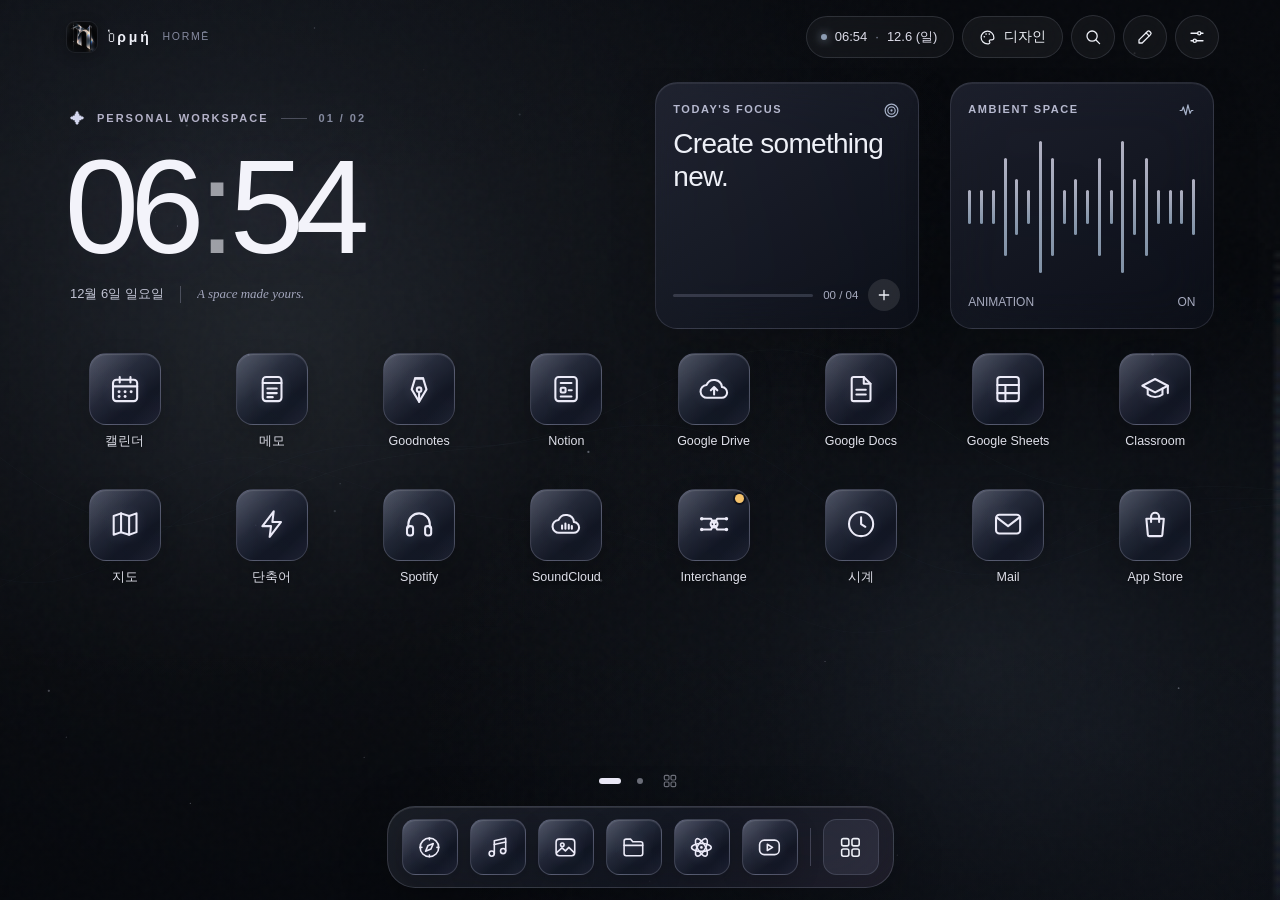
==== public/index.html @ 27edd186 "HORME 2.1: battery-saving power modes - Power manager (js/core/power.js): auto / saver / normal / sm" ====
<!doctype html>
<html lang="ko">
<head>
  <meta charset="utf-8">
  <meta name="viewport" content="width=device-width, initial-scale=1, viewport-fit=cover">
  <meta name="theme-color" content="#07090d">
  <meta name="mobile-web-app-capable" content="yes">
  <meta name="apple-mobile-web-app-capable" content="yes">
  <meta name="apple-mobile-web-app-status-bar-style" content="black-translucent">
  <meta name="apple-mobile-web-app-title" content="Ὁρμή">
  <meta name="description" content="움직이는 배경, 위젯, 폴더와 앱 보관함을 갖춘 태블릿·휴대폰용 맞춤 런처">
  <meta name="format-detection" content="telephone=no">
  <link rel="manifest" href="manifest.webmanifest">
  <link rel="apple-touch-icon" href="icons/apple-touch-icon.png">
  <link rel="icon" type="image/png" sizes="48x48" href="icons/favicon-48.png">
  <link rel="icon" type="image/png" sizes="192x192" href="icons/icon-192.png">
  <link rel="stylesheet" href="css/base.css">
  <link rel="stylesheet" href="css/launcher.css">
  <link rel="stylesheet" href="css/widgets.css">
  <title>Ὁρμή</title>
</head>
<body class="launcher">
  <div id="bg" aria-hidden="true">
    <canvas id="bg-haze"></canvas>
    <div id="bg-image"></div>
    <video id="bg-video" muted loop playsinline webkit-playsinline preload="auto" disablepictureinpicture></video>
    <img id="bg-anim" alt="">
    <canvas id="bg-still"></canvas>
    <canvas id="bg-canvas"></canvas>
    <div id="bg-shade"></div>
    <div id="bg-grain"></div>
  </div>

  <div class="shell" id="shell">
    <header class="topbar">
      <div class="brand"><img src="icons/icon-192.png" alt="" width="30" height="30"><span class="brand-name">Ὁρμή</span><span class="brand-sub">HORMĒ</span></div>
      <div class="top-actions normal-only">
        <div class="live-pill" aria-hidden="true"><span class="live-dot"></span><span id="top-time"></span><span class="sep">·</span><span id="top-day"></span></div>
        <a class="pill-btn studio-link" href="studio.html" aria-label="디자인 스튜디오"><svg class="g" viewBox="0 0 24 24"><path d="M12 3a9 9 0 1 0 0 18h1.4c1.7 0 2.5-1.9 1.4-3.1-.9-1 .1-2.6 1.4-2.6H18a3 3 0 0 0 3-3A9 9 0 0 0 12 3Z"/><circle cx="7.5" cy="11" r="1.15" fill="currentColor" stroke="none"/><circle cx="10" cy="7.2" r="1.15" fill="currentColor" stroke="none"/><circle cx="14.5" cy="7.2" r="1.15" fill="currentColor" stroke="none"/></svg><span>디자인</span></a>
        <button type="button" class="icon-btn" id="btn-search" aria-label="빠른 검색 (⌘K)" title="빠른 검색 (⌘K)"><svg class="g" viewBox="0 0 24 24"><circle cx="10.8" cy="10.8" r="6.8"/><path d="m16 16 4.8 4.8"/></svg></button>
        <button type="button" class="icon-btn" id="btn-edit" aria-label="홈 화면 편집" title="홈 화면 편집"><svg class="g" viewBox="0 0 24 24"><path d="M4 20h4.2L19.4 8.8a2.2 2.2 0 0 0 0-3.1l-1.1-1.1a2.2 2.2 0 0 0-3.1 0L4 15.8Z"/><path d="m13.5 6.5 4 4"/></svg></button>
        <button type="button" class="icon-btn" id="btn-settings" aria-label="설정" title="설정"><svg class="g" viewBox="0 0 24 24"><path d="M4 7h9M17 7h3M4 17h3M11 17h9"/><circle cx="15" cy="7" r="2.2"/><circle cx="9" cy="17" r="2.2"/></svg></button>
      </div>
      <div class="top-actions edit-only">
        <button type="button" class="icon-btn" id="btn-undo" aria-label="되돌리기" title="되돌리기 (⌘Z)" hidden><svg class="g" viewBox="0 0 24 24"><path d="M9 14.5 4 9.5l5-5"/><path d="M4 9.5h10.5a5.5 5.5 0 0 1 0 11H11"/></svg></button>
        <button type="button" class="pill-btn" id="btn-add"><svg class="g" viewBox="0 0 24 24"><path d="M12 5v14M5 12h14"/></svg><span>추가</span></button>
        <button type="button" class="pill-btn" id="btn-pages"><svg class="g" viewBox="0 0 24 24"><rect x="7.5" y="3" width="12.5" height="15.5" rx="2"/><path d="M4.5 7v11.5A2.5 2.5 0 0 0 7 21h9.5"/></svg><span>페이지</span></button>
        <button type="button" class="pill-btn primary" id="btn-done">완료</button>
      </div>
    </header>

    <main class="viewport" id="viewport" aria-label="홈 화면">
      <div class="track" id="track">
        <section class="page library" aria-label="앱 보관함"></section>
      </div>
    </main>

    <footer class="bottom">
      <nav class="dots" id="dots" aria-label="페이지"></nav>
      <div class="dock" id="dock">
        <div class="dock-apps" id="dock-apps" data-container="dock"></div>
        <span class="dock-rule" aria-hidden="true"></span>
        <button type="button" class="dock-lib" aria-label="앱 보관함"><svg class="g" viewBox="0 0 24 24"><rect x="3.5" y="3.5" width="7" height="7" rx="1.8"/><rect x="13.5" y="3.5" width="7" height="7" rx="1.8"/><rect x="3.5" y="13.5" width="7" height="7" rx="1.8"/><rect x="13.5" y="13.5" width="7" height="7" rx="1.8"/></svg></button>
      </div>
    </footer>
  </div>
  <div id="drag-layer" aria-hidden="true"></div>
  <noscript><p style="color:#fff;padding:24px">Ὁρμή를 쓰려면 JavaScript가 필요해요.</p></noscript>

  <script src="js/core/util.js" defer></script>
  <script src="js/core/glyphs.js" defer></script>
  <script src="js/core/catalog.js" defer></script>
  <script src="js/widgets/types.js" defer></script>
  <script src="js/core/schema.js" defer></script>
  <script src="js/core/store.js" defer></script>
  <script src="js/core/assets.js" defer></script>
  <script src="js/core/ui.js" defer></script>
  <script src="js/core/theme.js" defer></script>
  <script src="js/core/power.js" defer></script>
  <script src="js/core/launch.js" defer></script>
  <script src="js/core/backup.js" defer></script>
  <script src="js/widgets/weather.js" defer></script>
  <script src="js/widgets/editor.js" defer></script>
  <script src="js/launcher/home.js" defer></script>
  <script src="js/launcher/folders.js" defer></script>
  <script src="js/launcher/pager.js" defer></script>
  <script src="js/launcher/drag.js" defer></script>
  <script src="js/launcher/library.js" defer></script>
  <script src="js/launcher/sheets.js" defer></script>
  <script src="js/launcher/bg.js" defer></script>
  <script src="js/launcher/standby.js" defer></script>
  <script src="js/launcher/main.js" defer></script>
</body>
</html>
---- public/css/base.css ----
/* Ὁρμή — base tokens, reset and shared components (launcher + studio). */
:root {
  --accent: #d6dbe4;
  --accent2: #8d9db3;
  --glow1: rgba(120, 136, 160, 0.12);
  --glow2: rgba(80, 96, 120, 0.12);
  --base: #07090d;
  --fg: #eef0f7;
  --sub: #a7abbf;
  --muted: #858a9f;
  --line: rgba(225, 231, 255, 0.13);
  --line-strong: rgba(225, 231, 255, 0.24);
  --fill: rgba(255, 255, 255, 0.06);
  --fill-2: rgba(255, 255, 255, 0.1);
  --panel: linear-gradient(150deg, rgba(34, 38, 56, 0.97), rgba(13, 16, 27, 0.98));
  --danger: #ff9b9b;
  --radius: 24%;
  --spring: cubic-bezier(0.24, 0.78, 0.2, 1);
  --ease: cubic-bezier(0.2, 0.8, 0.2, 1);
  --font: -apple-system, BlinkMacSystemFont, "SF Pro Text", "Apple SD Gothic Neo", "Pretendard", "Noto Sans KR", "Segoe UI", Roboto, sans-serif;
  --font-serif: "New York", ui-serif, "Iowan Old Style", Georgia, "Noto Serif KR", serif;
  --font-mono: ui-monospace, "SF Mono", Menlo, Consolas, monospace;
  --font-round: ui-rounded, "SF Pro Rounded", -apple-system, "Apple SD Gothic Neo", sans-serif;
  color-scheme: dark;
  font-family: var(--font);
  color: var(--fg);
  background: var(--base);
  -webkit-text-size-adjust: 100%;
  text-size-adjust: 100%;
  font-synthesis: none;
}
*, *::before, *::after { box-sizing: border-box; }
html, body { margin: 0; min-height: 100%; background: var(--base); }
body { -webkit-tap-highlight-color: transparent; line-height: 1.45; }
button, input, select, textarea { font: inherit; color: inherit; }
button { cursor: pointer; background: none; border: 0; padding: 0; }
button:disabled { opacity: 0.38; cursor: not-allowed; }
a { color: inherit; }
img { max-width: 100%; }
[hidden] { display: none !important; }
:focus-visible { outline: 2px solid color-mix(in srgb, var(--accent) 80%, white); outline-offset: 3px; }
::selection { background: color-mix(in srgb, var(--accent) 45%, transparent); }

/* glyph svg */
.g { width: 20px; height: 20px; fill: none; stroke: currentColor; stroke-width: 1.7; stroke-linecap: round; stroke-linejoin: round; flex: none; display: block; }
.g.inline { display: inline-block; width: 16px; height: 16px; vertical-align: -3px; }

.muted { color: var(--muted); }
.small { font-size: 12px; }
.center { text-align: center; }
.mono { font-family: var(--font-mono); font-size: 15px; }
.spacer { flex: 1; }
.hint { color: var(--muted); font-size: 12.5px; line-height: 1.5; margin: 0; }

/* ---------- buttons ---------- */
.btn {
  display: inline-flex; align-items: center; justify-content: center; gap: 7px;
  min-height: 42px; padding: 0 15px; border-radius: 13px;
  background: var(--fill); border: 1px solid var(--line);
  color: var(--fg); font-size: 14px; font-weight: 560; letter-spacing: -0.01em;
  text-decoration: none; white-space: nowrap; transition: background 0.15s, border-color 0.15s, transform 0.1s;
}
.btn .g { width: 17px; height: 17px; }
.btn:hover { background: var(--fill-2); border-color: var(--line-strong); }
.btn:active { transform: scale(0.97); }
.btn.primary { background: var(--accent); color: #10121b; border-color: transparent; }
.btn.primary:hover { background: color-mix(in srgb, var(--accent) 88%, white); }
.btn.ghost { background: transparent; }
.btn.danger { color: var(--danger); }
.btn.danger:not(.ghost) { background: rgba(255, 120, 120, 0.12); border-color: rgba(255, 140, 140, 0.25); }
.btn.small { min-height: 34px; padding: 0 11px; font-size: 13px; border-radius: 10px; }
.link-btn { display: inline-flex; align-items: center; gap: 6px; color: var(--sub); font-size: 13px; padding: 8px 0; text-decoration: underline; text-underline-offset: 3px; text-decoration-color: rgba(255,255,255,.2); }
.link-btn .g { width: 15px; height: 15px; }
.icon-btn {
  width: 44px; height: 44px; border-radius: 50%; display: inline-grid; place-items: center; flex: none;
  color: var(--fg); background: transparent; transition: background 0.15s;
}
.icon-btn:hover { background: var(--fill); }
.icon-btn.danger { color: var(--danger); }
.pill-btn {
  display: inline-flex; align-items: center; gap: 8px; height: 42px; padding: 0 16px; border-radius: 999px;
  border: 1px solid var(--line); background: rgba(255, 255, 255, 0.05);
  -webkit-backdrop-filter: blur(18px); backdrop-filter: blur(18px);
  font-size: 13.5px; font-weight: 560; text-decoration: none; white-space: nowrap; color: var(--fg);
}
.pill-btn .g { width: 17px; height: 17px; }
.pill-btn:hover { background: rgba(255, 255, 255, 0.1); border-color: var(--line-strong); }
.pill-btn.primary { background: var(--accent); color: #10121b; border-color: transparent; font-weight: 650; }

/* ---------- forms ---------- */
.form { display: grid; gap: 18px; }
.form-h { margin: 10px 0 -6px; font-size: 12px; font-weight: 650; letter-spacing: 0.12em; color: var(--muted); text-transform: uppercase; }
.field { display: grid; gap: 8px; min-width: 0; }
.field > span { font-size: 13.5px; color: var(--sub); font-weight: 520; }
.field > span small, .field > small { color: var(--muted); font-weight: 400; font-size: 12px; }
.input {
  width: 100%; min-height: 46px; padding: 10px 13px; border-radius: 13px;
  background: rgba(255, 255, 255, 0.055); border: 1px solid var(--line); color: var(--fg);
  font-size: 16px; outline: none; transition: border-color 0.15s, background 0.15s;
}
.input:focus { border-color: color-mix(in srgb, var(--accent) 60%, transparent); background: rgba(255, 255, 255, 0.08); }
textarea.input { resize: vertical; min-height: 120px; line-height: 1.5; }
select.input { appearance: none; -webkit-appearance: none; padding-right: 36px; background-image: url("data:image/svg+xml,%3Csvg xmlns='http://www.w3.org/2000/svg' viewBox='0 0 24 24' fill='none' stroke='%23a7abbf' stroke-width='2' stroke-linecap='round'%3E%3Cpath d='m6 9 6 6 6-6'/%3E%3C/svg%3E"); background-repeat: no-repeat; background-position: right 12px center; background-size: 16px; }
select.input option { background: #1b1f2c; }
.input[type="range"], input[type="range"] { accent-color: var(--accent); width: 100%; height: 30px; padding: 0; background: none; border: 0; }
.row { display: flex; gap: 10px; align-items: center; min-width: 0; }
.row > .input { flex: 1; min-width: 0; }
.row.wrap { flex-wrap: wrap; }
.mini-field { display: grid; gap: 4px; font-size: 12px; color: var(--muted); }
.mini-field .input { min-height: 40px; width: 96px; }

.field > .seg, .seg { justify-self: start; }
.seg { display: inline-flex; flex-wrap: wrap; gap: 3px; padding: 3px; border-radius: 13px; background: rgba(255, 255, 255, 0.06); border: 1px solid var(--line); max-width: 100%; }
.seg button { min-height: 36px; padding: 0 13px; border-radius: 10px; font-size: 13.5px; color: var(--sub); font-weight: 540; transition: background 0.15s, color 0.15s; }
.seg button.on { background: rgba(255, 255, 255, 0.15); color: var(--fg); box-shadow: 0 1px 6px rgba(0, 0, 0, 0.2); }

.switch-row { display: flex; align-items: center; justify-content: space-between; gap: 16px; min-height: 48px; cursor: pointer; }
.switch-row > span { display: grid; gap: 2px; }
.switch-row b { font-weight: 540; font-size: 14.5px; }
.switch-row small { color: var(--muted); font-size: 12.5px; }
.switch-row.inline { min-height: 44px; }
.switch {
  appearance: none; -webkit-appearance: none; width: 50px; height: 30px; border-radius: 99px; flex: none;
  background: rgba(255, 255, 255, 0.16); position: relative; cursor: pointer; transition: background 0.2s; margin: 0;
}
.switch::after { content: ""; position: absolute; top: 3px; left: 3px; width: 24px; height: 24px; border-radius: 50%; background: #fff; box-shadow: 0 2px 6px rgba(0, 0, 0, 0.3); transition: transform 0.22s var(--ease); }
.switch:checked { background: var(--accent); }
.switch:checked::after { transform: translateX(20px); }

/* ---------- app icons (shared) ---------- */
.icon {
  --sz: var(--icon, 64px);
  width: var(--sz); height: var(--sz); border-radius: var(--radius); position: relative; flex: none;
  display: grid; place-items: center; overflow: hidden; isolation: isolate;
  background: linear-gradient(143deg, rgba(78, 85, 110, 0.66), rgba(17, 22, 36, 0.86) 68%), linear-gradient(30deg, var(--tint, transparent), transparent);
  border: 1px solid rgba(223, 226, 255, 0.2);
  box-shadow: 0 7px 22px rgba(0, 0, 0, 0.18), inset 0 1px 1px rgba(255, 255, 255, 0.13);
  color: #ecebf8;
}
.icon::after { content: ""; position: absolute; inset: 0; border-radius: inherit; pointer-events: none; background: linear-gradient(135deg, rgba(255, 255, 255, 0.11), transparent 40%, transparent 76%, rgba(185, 170, 238, 0.07)); }
.icon > .g { width: 46%; height: 46%; stroke-width: 1.55; filter: drop-shadow(0 1px 6px rgba(220, 210, 255, 0.16)); }
body[data-gtint="accent"] .icon > .g { color: var(--accent); }
.icon.custom { background: #10131c; border-color: rgba(255, 255, 255, 0.1); }
.icon.custom::after { background: linear-gradient(135deg, rgba(255, 255, 255, 0.08), transparent 35%); }
.icon img { width: 100%; height: 100%; object-fit: cover; display: block; pointer-events: none; -webkit-user-drag: none; user-select: none; }
.icon.sm { --sz: 40px; border-radius: 26%; }
.icon.mini { --sz: 100%; border-radius: 28%; box-shadow: none; }
.icon.mini > .g { stroke-width: 2; }

/* ---------- sheets ---------- */
.sheet-layer { position: fixed; inset: 0; display: grid; place-items: center; padding: max(16px, env(safe-area-inset-top)) 16px max(16px, env(safe-area-inset-bottom)); }
.sheet-backdrop { position: absolute; inset: 0; background: rgba(3, 5, 11, 0.55); -webkit-backdrop-filter: blur(10px); backdrop-filter: blur(10px); opacity: 0; transition: opacity 0.22s; }
.sheet {
  position: relative; width: min(560px, 100%); max-height: min(88dvh, 900px); display: flex; flex-direction: column;
  border-radius: 26px; background: var(--panel); border: 1px solid rgba(225, 228, 255, 0.14);
  box-shadow: 0 30px 120px rgba(0, 0, 0, 0.55); outline: none;
  opacity: 0; transform: translateY(14px) scale(0.98); transition: opacity 0.22s, transform 0.28s var(--spring);
}
.sheet.size-sm { width: min(440px, 100%); }
.sheet.size-lg { width: min(860px, 100%); }
.sheet-layer.open .sheet-backdrop { opacity: 1; }
.sheet-layer.open .sheet { opacity: 1; transform: none; }
.sheet-grab { display: none; }
.sheet-head { display: flex; align-items: flex-start; gap: 12px; padding: 22px 18px 6px 24px; }
.sheet-titles { flex: 1; min-width: 0; }
.sheet-head h2 { margin: 0; font-size: 20px; font-weight: 680; letter-spacing: -0.02em; }
.sheet-head p { margin: 5px 0 0; color: var(--muted); font-size: 13px; line-height: 1.5; }
.sheet-close { margin: -6px -2px 0 0; color: var(--sub); }
.sheet-body { padding: 14px 24px 22px; overflow-y: auto; overscroll-behavior: contain; -webkit-overflow-scrolling: touch; }
.sheet-foot { display: flex; align-items: center; gap: 10px; padding: 14px 20px calc(14px + env(safe-area-inset-bottom) * 0); border-top: 1px solid var(--line); flex-wrap: wrap; }
.sheet-msg { margin: 0; color: var(--sub); font-size: 14.5px; line-height: 1.6; }
@media (max-width: 600px) {
  .sheet-layer { place-items: end center; padding: 0; }
  .sheet, .sheet.size-sm, .sheet.size-lg { width: 100%; max-height: 92dvh; border-radius: 26px 26px 0 0; transform: translateY(40px); border-bottom: 0; padding-bottom: env(safe-area-inset-bottom); }
  .sheet-grab { display: block; width: 38px; height: 5px; border-radius: 9px; background: rgba(255, 255, 255, 0.2); margin: 8px auto -8px; }
  .sheet-head { padding: 18px 14px 4px 20px; }
  .sheet-body { padding: 12px 20px 20px; }
}

/* ---------- context menu ---------- */
.ctx-menu {
  position: fixed; z-index: 500; min-width: 236px; max-width: min(320px, calc(100vw - 20px)); padding: 6px;
  border-radius: 18px; background: rgba(28, 31, 45, 0.9); border: 1px solid rgba(230, 233, 255, 0.14);
  -webkit-backdrop-filter: blur(30px) saturate(1.3); backdrop-filter: blur(30px) saturate(1.3);
  box-shadow: 0 22px 70px rgba(0, 0, 0, 0.5); opacity: 0; transform: scale(0.92); transition: opacity 0.16s, transform 0.2s var(--spring);
}
.ctx-menu.open { opacity: 1; transform: none; }
.menu-title { padding: 8px 12px 6px; font-size: 12px; color: var(--muted); font-weight: 600; white-space: nowrap; overflow: hidden; text-overflow: ellipsis; }
.menu-item { width: 100%; display: flex; align-items: center; justify-content: space-between; gap: 18px; min-height: 44px; padding: 0 12px; border-radius: 11px; font-size: 15px; text-align: left; color: var(--fg); }
.menu-item .g { width: 18px; height: 18px; color: var(--sub); }
.menu-item:hover, .menu-item:focus-visible { background: rgba(255, 255, 255, 0.09); outline: none; }
.menu-item.danger, .menu-item.danger .g { color: var(--danger); }
.menu-sep { height: 1px; margin: 5px 8px; background: var(--line); }
.menu-row { display: flex; gap: 5px; padding: 5px 6px; flex-wrap: wrap; }
.menu-chip { flex: 1; min-width: 46px; min-height: 36px; border-radius: 10px; background: rgba(255, 255, 255, 0.07); font-size: 13px; color: var(--sub); }
.menu-chip.on { background: rgba(255, 255, 255, 0.2); color: var(--fg); font-weight: 600; }

/* ---------- toast ---------- */
.toast {
  position: fixed; z-index: 600; left: 50%; bottom: calc(132px + env(safe-area-inset-bottom)); max-width: min(560px, calc(100vw - 32px));
  display: flex; align-items: center; gap: 12px; padding: 11px 12px 11px 18px; border-radius: 16px;
  background: rgba(30, 34, 48, 0.94); border: 1px solid rgba(232, 235, 255, 0.14); color: #f1f2fa; font-size: 14px;
  -webkit-backdrop-filter: blur(20px); backdrop-filter: blur(20px); box-shadow: 0 16px 50px rgba(0, 0, 0, 0.4);
  transform: translate(-50%, 20px); opacity: 0; pointer-events: none; transition: opacity 0.2s, transform 0.25s var(--spring);
}
.toast.show { opacity: 1; transform: translate(-50%, 0); pointer-events: auto; }
.toast-act { flex: none; min-height: 34px; padding: 0 12px; border-radius: 10px; background: rgba(255, 255, 255, 0.12); color: var(--accent); font-weight: 650; font-size: 13.5px; }
.toast-msg { padding: 4px 0; }

/* ---------- lists & misc ---------- */
.rows { display: grid; gap: 4px; }
.glyph-grid { display: grid; grid-template-columns: repeat(auto-fill, minmax(44px, 1fr)); gap: 6px; max-height: 196px; overflow-y: auto; padding: 2px; }
.glyph-grid.compact { max-height: 150px; }
.glyph-pick { aspect-ratio: 1; border-radius: 12px; display: grid; place-items: center; background: rgba(255, 255, 255, 0.04); border: 1px solid transparent; color: var(--sub); }
.glyph-pick .g { width: 22px; height: 22px; }
.glyph-pick:hover { background: rgba(255, 255, 255, 0.09); color: var(--fg); }
.glyph-pick.on { border-color: var(--accent); color: var(--fg); background: rgba(255, 255, 255, 0.1); }
.steps-list { margin: 0; padding-left: 20px; display: grid; gap: 6px; color: var(--sub); font-size: 14px; }
.steps-list b { color: var(--fg); font-weight: 600; }

@media (prefers-reduced-motion: reduce) {
  *, *::before, *::after { transition-duration: 0.01ms !important; animation-duration: 0.01ms !important; animation-iteration-count: 1 !important; }
}
---- public/css/launcher.css ----
/* Ὁρμή launcher layout */
body.launcher {
  position: fixed; inset: 0; overflow: hidden; overscroll-behavior: none;
  touch-action: manipulation; user-select: none; -webkit-user-select: none; -webkit-touch-callout: none;
  --cols: 8; --icon-base: 72px; --iscale: 1; --label-h: 30px; --label-size: 12.5px;
  --icon: calc(var(--icon-base) * var(--iscale));
  --row: calc(var(--icon) + var(--label-h));
  --rgap: clamp(14px, 2.6vh, 30px); --cgap: clamp(12px, 2.4vw, 36px);
  --pad-x: clamp(18px, 5.2vw, 84px);
}
@media (max-width: 1023px) { body.launcher { --cols: 6; } }
@media (max-width: 699px) { body.launcher { --cols: 4; --icon-base: 60px; --label-size: 11.5px; --label-h: 26px; --pad-x: 18px; --cgap: 14px; --rgap: 16px; } }
@media (max-height: 760px) and (min-width: 700px) { body.launcher { --icon-base: 64px; --rgap: clamp(10px, 2vh, 20px); } }
body[data-isize="s"] { --iscale: 0.86; }
body[data-isize="l"] { --iscale: 1.14; }
body[data-labels="off"] { --label-h: 6px; }
body[data-spacing="compact"] { --rgap: clamp(8px, 1.5vh, 16px); --cgap: clamp(8px, 1.4vw, 20px); }
body[data-spacing="spacious"] { --rgap: clamp(20px, 3.8vh, 44px); --cgap: clamp(16px, 3.4vw, 52px); }

/* ---------- background ---------- */
#bg, #bg > * { position: fixed; inset: 0; width: 100%; height: 100%; pointer-events: none; }
#bg { z-index: 0; background: var(--base); }
#bg-image { background-position: center; background-size: cover; background-repeat: no-repeat; opacity: 0; transition: opacity 0.5s; }
#bg-video, #bg-anim { object-fit: cover; opacity: 0; transition: opacity 0.6s; }
#bg-anim:not([src]) { display: none; }
body[data-bg="image"] #bg-image { opacity: 1; }
body[data-bg="video"].bg-video-ready #bg-video { opacity: 1; }
body[data-bg="animated"] #bg-anim { opacity: 1; }
#bg-shade { background: #04070f; opacity: 0; transition: opacity 0.3s; }
#bg-grain { opacity: 0.18; background-image: url("data:image/svg+xml,%3Csvg viewBox='0 0 160 160' xmlns='http://www.w3.org/2000/svg'%3E%3Cfilter id='n'%3E%3CfeTurbulence type='fractalNoise' baseFrequency='.85' numOctaves='3' stitchTiles='stitch'/%3E%3C/filter%3E%3Crect width='100%25' height='100%25' filter='url(%23n)' opacity='.12'/%3E%3C/svg%3E"); }
#bg::after { content: ""; position: absolute; inset: 0; background: radial-gradient(ellipse at 15% 18%, var(--glow1), transparent 50%), radial-gradient(ellipse at 86% 82%, var(--glow2), transparent 44%), linear-gradient(180deg, rgba(4, 6, 12, 0.2), rgba(4, 6, 12, 0) 22%, rgba(4, 6, 12, 0) 70%, rgba(4, 6, 12, 0.35)); }
body:not([data-bg="ambient"]) #bg::after { background: linear-gradient(180deg, rgba(4, 6, 12, 0.3), rgba(4, 6, 12, 0) 20%, rgba(4, 6, 12, 0) 70%, rgba(4, 6, 12, 0.4)); }
#bg-haze, #bg-still { display: none; }
body[data-bg="ambient"]:not(.oled) #bg-haze { display: block; }
body[data-bg="animated"].bg-frozen #bg-still { display: block; }
body[data-bg="animated"].bg-frozen #bg-anim { display: none; }

/* ---------- power: OLED black, saver without glass blur ---------- */
body.oled { --base: #000; }
body.oled #bg { background: #000; }
body.oled #bg-grain, body.oled[data-bg="ambient"] #bg::after { display: none; }
body.glass-lite .tile.widget > .wg, body.glass-lite .dock, body.glass-lite .top-actions .icon-btn, body.glass-lite .live-pill, body.glass-lite .pill-btn,
body.glass-lite .folder-icon, body.glass-lite .lib-search, body.glass-lite .lib-card { -webkit-backdrop-filter: none; backdrop-filter: none; }
body.noblur *, body.noblur *::before, body.noblur *::after { -webkit-backdrop-filter: none !important; backdrop-filter: none !important; }
body.noblur .top-actions .icon-btn, body.noblur .live-pill, body.noblur .pill-btn:not(.primary) { background: rgba(22, 26, 39, 0.78); }
body.noblur .folder-icon { background: linear-gradient(150deg, rgba(70, 76, 102, 0.85), rgba(32, 37, 54, 0.92)); }
body.noblur:not([data-dock="clear"]):not([data-dock="solid"]) .dock { background: linear-gradient(135deg, rgba(42, 47, 64, 0.94), rgba(26, 30, 44, 0.95)); }
body.noblur .lib-search { background: rgba(28, 32, 46, 0.9); }
body.noblur .lib-card { background: linear-gradient(140deg, rgba(44, 49, 70, 0.9), rgba(22, 27, 42, 0.94)); }
body.noblur .folder-backdrop { background: rgba(3, 6, 12, 0.82); }
body.noblur .folder-panel { background: rgba(34, 38, 56, 0.97); }
body.noblur .spot-backdrop, body.noblur .sheet-backdrop { background: rgba(3, 5, 11, 0.78); }
body.noblur .spotlight-panel, body.noblur .ctx-menu { background: rgba(26, 29, 43, 0.98); }

/* ---------- shell ---------- */
.shell { position: relative; z-index: 2; height: 100dvh; height: 100vh; display: flex; flex-direction: column; padding-top: env(safe-area-inset-top); opacity: 0; transition: opacity 0.35s; }
@supports (height: 100dvh) { .shell { height: 100dvh; } }
body.ready .shell { opacity: 1; }
.topbar { flex: none; display: flex; align-items: center; justify-content: space-between; gap: 12px; min-height: 68px; padding: 10px calc(var(--pad-x) - 6px) 4px max(var(--pad-x), env(safe-area-inset-left)); }
.brand { display: flex; align-items: center; gap: 11px; min-width: 0; }
.brand img { width: 30px; height: 30px; border-radius: 8px; box-shadow: 0 3px 13px rgba(0, 0, 0, 0.3), 0 0 0 1px rgba(225, 230, 240, 0.08); }
.brand-name { font-size: 14px; font-weight: 720; letter-spacing: 0.2em; }
.brand-sub { font-size: 10.5px; letter-spacing: 0.16em; color: var(--muted); }
.top-actions { display: flex; align-items: center; gap: 8px; }
.top-actions .icon-btn { border: 1px solid var(--line); background: rgba(255, 255, 255, 0.045); -webkit-backdrop-filter: blur(18px); backdrop-filter: blur(18px); }
.top-actions .icon-btn .g { width: 18px; height: 18px; }
.edit-only { display: none; }
body.editing .edit-only { display: flex; }
body.editing .normal-only { display: none; }
.live-pill { height: 42px; display: flex; align-items: center; gap: 8px; padding: 0 16px 0 14px; border-radius: 999px; border: 1px solid var(--line); background: rgba(255, 255, 255, 0.04); -webkit-backdrop-filter: blur(18px); backdrop-filter: blur(18px); font-size: 13px; color: #dcdce8; font-variant-numeric: tabular-nums; white-space: nowrap; }
.live-dot { width: 6px; height: 6px; border-radius: 50%; background: var(--accent2); box-shadow: 0 0 10px var(--accent2); }
.live-pill .sep { color: var(--muted); }
@media (max-width: 860px) { .live-pill { display: none; } }
@media (max-width: 600px) {
  .topbar { min-height: 58px; padding-top: 6px; }
  .brand-sub { display: none; }
  .studio-link span { display: none; }
  .studio-link { width: 44px; padding: 0; justify-content: center; }
  .pill-btn span { display: none; }
  .pill-btn { padding: 0 13px; }
  .pill-btn.primary span, #btn-done { display: inline-flex; }
  .top-actions { gap: 6px; }
}

/* ---------- pages ---------- */
.viewport { flex: 1; min-height: 0; overflow: hidden; position: relative; touch-action: pan-y; }
.track { height: 100%; display: flex; will-change: transform; }
.track.animating { transition: transform 0.5s var(--spring); }
.page { flex: 0 0 100%; width: 100%; height: 100%; overflow-x: hidden; overflow-y: auto; overscroll-behavior: contain; scrollbar-width: none; -webkit-overflow-scrolling: touch;
  padding: clamp(6px, 1.6vh, 18px) max(var(--pad-x), env(safe-area-inset-right)) 28px max(var(--pad-x), env(safe-area-inset-left)); }
.page::-webkit-scrollbar { display: none; }
.grid { display: grid; grid-template-columns: repeat(var(--cols), minmax(0, 1fr)); grid-auto-rows: var(--row); gap: var(--rgap) var(--cgap); grid-auto-flow: row dense; align-content: start; min-height: 100%; position: relative; }
/* home pages: a fixed number of rows that stretch to fill the screen (like iPadOS); extra items scroll */
.page.home > .grid { grid-template-rows: repeat(var(--rows, 4), minmax(var(--row), 1fr)); }
.empty-hint { grid-column: 1 / -1; grid-row: span 3; display: grid; place-items: center; border: 1.5px dashed rgba(220, 225, 255, 0.2); border-radius: 26px; color: var(--sub); font-size: 14px; text-align: center; padding: 20px; }
.empty-hint.quiet { border-color: transparent; color: var(--muted); }

/* ---------- tiles ---------- */
.tile { position: relative; min-width: 0; -webkit-touch-callout: none; user-select: none; -webkit-user-select: none; }
.tile.app, .tile.folder { display: flex; flex-direction: column; align-items: center; gap: 9px; padding: 0; text-align: center; border-radius: 18px; align-self: start; }
.tile.app .icon, .tile.folder .icon { transition: transform 0.18s var(--ease), filter 0.18s; }
.tile.app:active .icon, .tile.folder:active .icon { transform: scale(0.92); filter: brightness(0.85); }
@media (hover: hover) { .tile.app:hover .icon, .tile.folder:hover .icon { transform: translateY(-2px); } }
.label { max-width: 100%; font-size: var(--label-size); line-height: 1.25; color: #e6e7f1; white-space: nowrap; overflow: hidden; text-overflow: ellipsis; text-shadow: 0 1px 6px rgba(0, 0, 0, 0.7); padding: 0 2px; }
body[data-labels="off"] .grid .label { display: none; }
.tile.unlinked .icon::before { content: ""; position: absolute; right: 7%; top: 7%; width: 9px; height: 9px; border-radius: 50%; background: #f5c26b; box-shadow: 0 0 0 2px rgba(10, 12, 20, 0.7); z-index: 2; }
.tile.menu-target .icon, .tile.menu-target .wg { transform: scale(1.06); filter: brightness(1.12); }

/* folder icon */
.folder-icon { background: linear-gradient(150deg, rgba(120, 128, 160, 0.34), rgba(40, 46, 66, 0.5)); -webkit-backdrop-filter: blur(16px); backdrop-filter: blur(16px); }
.folder-minis { position: absolute; inset: 14%; display: grid; grid-template-columns: repeat(3, 1fr); grid-template-rows: repeat(3, 1fr); gap: 8%; }
.folder-minis .icon.mini { width: 100%; height: 100%; }
.folder-minis .icon.mini { border-width: 0.5px; }
.folder-minis .icon.mini > .g { width: 58%; height: 58%; }

/* badges */
.badge { position: absolute; z-index: 5; top: -7px; width: 26px; height: 26px; border-radius: 50%; display: grid; place-items: center; background: rgba(228, 230, 242, 0.96); color: #1c1f2c; box-shadow: 0 3px 10px rgba(0, 0, 0, 0.35); }
.badge .g { width: 15px; height: 15px; stroke-width: 2.6; }
.tile.app .badge, .tile.folder .badge { left: calc(50% - var(--icon) / 2 - 9px); }
.dock .tile.app .badge { left: -8px; top: -8px; }
.tile.widget .badge { left: -8px; top: -8px; }
.badge::before { content: ""; position: absolute; inset: -9px; }

/* edit mode */
@keyframes jiggle { 0% { transform: rotate(-1.4deg); } 100% { transform: rotate(1.4deg); } }
@keyframes jiggle-w { 0% { transform: rotate(-0.5deg); } 100% { transform: rotate(0.5deg); } }
body.editing .grid .tile.app .icon, body.editing .grid .tile.folder .icon, body.editing #dock-apps .icon { animation: jiggle 0.26s ease-in-out infinite alternate; animation-delay: calc(var(--d, 0s) * -1); }
body.editing .grid .tile.widget .wg { animation: jiggle-w 0.3s ease-in-out infinite alternate; }
body.editing .grid .tile, body.editing #dock-apps .tile { touch-action: none; cursor: grab; }
body.editing .grid { min-height: calc(100% - 4px); }
@media (prefers-reduced-motion: reduce) {
  body.editing .grid .tile .icon, body.editing .grid .tile.widget .wg, body.editing #dock-apps .icon { animation: none; outline: 1.5px dashed rgba(255, 255, 255, 0.35); outline-offset: 3px; }
}

/* drag */
#drag-layer { position: fixed; inset: 0; z-index: 400; pointer-events: none; }
.drag-ghost { position: fixed; left: 0; top: 0; margin: 0; pointer-events: none; z-index: 401; transition: none; will-change: transform; }
.drag-ghost .icon, .drag-ghost .wg { transition: transform 0.18s var(--spring), box-shadow 0.18s; animation: none !important; }
.drag-ghost.lifted .icon, .drag-ghost.lifted .wg { transform: scale(1.1); box-shadow: 0 24px 50px rgba(0, 0, 0, 0.45); }
.drag-ghost.lifted .label { opacity: 0; }
.drag-ghost.settling { transition: transform 0.2s var(--ease); }
.tile.drag-source { opacity: 0.22; }
.tile.drag-source .icon, .tile.drag-source .wg { animation: none !important; }
.tile.merge-target .icon { transform: scale(1.16); box-shadow: 0 0 0 3px color-mix(in srgb, var(--accent) 70%, transparent), 0 12px 30px rgba(0, 0, 0, 0.4); }
body.dragging { cursor: grabbing; }
body.dragging .page { overflow: hidden; }

/* ---------- bottom: dots + dock ---------- */
.bottom { flex: none; display: flex; flex-direction: column; align-items: center; gap: 12px; padding: 4px 16px calc(12px + env(safe-area-inset-bottom)); position: relative; z-index: 3; }
.dots { display: flex; align-items: center; gap: 4px; min-height: 26px; }
.dot { width: 26px; height: 26px; display: grid; place-items: center; position: relative; color: rgba(205, 207, 224, 0.5); }
.dot::before { content: ""; width: 6px; height: 6px; border-radius: 99px; background: currentColor; transition: width 0.25s var(--spring), background 0.2s; }
.dot.on { color: #eceaf8; }
.dot.on::before { width: 22px; }
.dot.lib::before { display: none; }
.dot.lib .g { width: 16px; height: 16px; stroke-width: 1.8; }
body.dragging .dot:not(.lib) { background: rgba(255, 255, 255, 0.06); border-radius: 9px; }
.dock {
  --n: 6; --dock-icon: min(56px, calc((100vw - 120px - (var(--n) - 1) * 12px) / var(--n)));
  display: flex; align-items: center; gap: 12px; padding: 12px 14px; border-radius: 28px; max-width: calc(100vw - 24px);
  border: 1px solid rgba(224, 227, 252, 0.16);
  background: linear-gradient(135deg, rgba(110, 120, 145, 0.18), rgba(55, 63, 87, 0.22) 55%, rgba(129, 104, 146, 0.14));
  -webkit-backdrop-filter: blur(36px) saturate(1.2); backdrop-filter: blur(36px) saturate(1.2);
  box-shadow: 0 10px 50px rgba(0, 0, 0, 0.22), inset 0 1px rgba(255, 255, 255, 0.1);
}
body[data-dock="solid"] .dock { background: rgba(15, 19, 31, 0.94); -webkit-backdrop-filter: none; backdrop-filter: none; border-color: rgba(206, 217, 242, 0.2); }
body[data-dock="clear"] .dock { background: transparent; -webkit-backdrop-filter: none; backdrop-filter: none; border-color: transparent; box-shadow: none; }
.dock-apps { display: flex; align-items: center; gap: 12px; min-width: 0; min-height: var(--dock-icon); }
.dock .tile.app { gap: 0; }
.dock .tile.app .label { display: none; }
.dock .icon { --sz: var(--dock-icon); border-radius: var(--radius); }
.dock-rule { width: 1px; height: 38px; background: rgba(196, 200, 232, 0.24); flex: none; }
.dock-lib { width: var(--dock-icon); height: var(--dock-icon); border-radius: var(--radius); display: grid; place-items: center; background: rgba(120, 126, 157, 0.16); border: 1px solid rgba(212, 216, 243, 0.14); flex: none; }
.dock-lib .g { width: 46%; height: 46%; stroke-width: 1.5; }
.dock-empty { font-size: 12.5px; color: var(--muted); padding: 0 10px; white-space: nowrap; }
@media (max-width: 699px) {
  .dock { --dock-icon: min(54px, calc((100vw - 64px - (var(--n) - 1) * 10px) / var(--n))); gap: 10px; padding: 10px 12px; border-radius: 26px; }
  .dock-apps { gap: 10px; }
  .dock-rule, .dock-lib { display: none; }
  .bottom { gap: 8px; }
}
body.on-library .dock { opacity: 0.94; }

/* ---------- App Library ---------- */
.page.library { padding-top: clamp(4px, 1.2vh, 14px); }
.lib-head { display: flex; align-items: flex-end; justify-content: space-between; gap: 16px; flex-wrap: wrap; }
.eyebrow { margin: 0 0 6px; font-size: 11px; letter-spacing: 0.18em; color: var(--sub); font-weight: 640; }
.lib-head h2 { margin: 0; font-size: clamp(32px, 4.4vw, 54px); font-weight: 300; letter-spacing: -0.045em; line-height: 1.05; }
.dot-accent { color: var(--accent2); }
.lib-head-actions { display: flex; gap: 8px; }
.lib-search { display: flex; align-items: center; gap: 12px; height: 50px; margin: clamp(14px, 2.4vh, 24px) 0 clamp(16px, 2.6vh, 26px); padding: 0 16px; border-radius: 15px; background: rgba(200, 206, 230, 0.08); border: 1px solid var(--line); -webkit-backdrop-filter: blur(20px); backdrop-filter: blur(20px); }
.lib-search:focus-within { border-color: color-mix(in srgb, var(--accent) 55%, transparent); }
.lib-search .g { color: var(--sub); }
.lib-search input { flex: 1; min-width: 0; border: 0; outline: 0; background: transparent; font-size: 16px; color: var(--fg); }
.lib-search input::placeholder { color: #8f94aa; }
.lib-search kbd { font: 12px var(--font); color: var(--muted); border: 1px solid var(--line); border-radius: 6px; padding: 2px 6px; }
@media (hover: none) { .lib-search kbd { display: none; } }
.lib-search.small { height: 46px; margin: 0 0 12px; }
.lib-cats { display: grid; grid-template-columns: repeat(auto-fill, minmax(min(100%, 178px), 1fr)); gap: clamp(12px, 1.8vw, 20px); padding-bottom: 20px; }
@media (max-width: 699px) { .lib-cats { grid-template-columns: 1fr 1fr; } }
.lib-card { border-radius: 26px; padding: 14px; background: linear-gradient(140deg, rgba(77, 83, 114, 0.26), rgba(26, 33, 52, 0.4)); border: 1px solid rgba(218, 222, 255, 0.11); -webkit-backdrop-filter: blur(22px); backdrop-filter: blur(22px); display: grid; gap: 10px; }
.lib-quad { display: grid; grid-template-columns: 1fr 1fr; gap: 12px; }
.lib-quad .tile.app { --icon: 100%; gap: 0; }
.lib-quad .tile.app .icon { --sz: 100%; height: auto; aspect-ratio: 1; }
.lib-quad .tile.app .label { display: none; }
.lib-cluster { aspect-ratio: 1; display: grid; grid-template-columns: 1fr 1fr; gap: 9%; padding: 9%; border-radius: var(--radius); background: rgba(255, 255, 255, 0.05); border: 1px solid rgba(220, 225, 255, 0.1); }
.lib-cluster .icon.mini > .g { width: 54%; height: 54%; }
.lib-card-title { display: flex; justify-content: space-between; align-items: center; min-height: 32px; padding: 0 4px; font-size: 14px; font-weight: 560; color: #e8e8f2; text-align: left; }
.lib-card-title small { display: inline-flex; align-items: center; gap: 2px; color: var(--muted); font-size: 12.5px; }
.lib-card-title .g { width: 14px; height: 14px; }
.lib-results { padding-bottom: 24px; display: grid; gap: 14px; }
.tile.app.row { flex-direction: row; justify-content: flex-start; gap: 14px; width: 100%; padding: 8px 10px; border-radius: 16px; text-align: left; align-self: auto; }
.tile.app.row:hover { background: rgba(255, 255, 255, 0.06); }
.tile.app.row .icon { --sz: 46px; }
.row-text { display: grid; gap: 2px; flex: 1; min-width: 0; }
.row-text b { font-weight: 560; font-size: 15px; white-space: nowrap; overflow: hidden; text-overflow: ellipsis; }
.row-text small { color: var(--muted); font-size: 12.5px; white-space: nowrap; overflow: hidden; text-overflow: ellipsis; }
.row-chev { width: 16px; height: 16px; color: var(--muted); }
.calc-row { display: flex; align-items: baseline; gap: 12px; padding: 14px 18px; border-radius: 18px; background: rgba(255, 255, 255, 0.06); font-size: 18px; color: var(--sub); }
.calc-row b { font-size: 30px; font-weight: 400; color: var(--fg); font-variant-numeric: tabular-nums; }
.web-row { display: flex; align-items: center; gap: 12px; padding: 14px 16px; border-radius: 16px; border: 1px dashed var(--line-strong); color: var(--sub); font-size: 14.5px; text-align: left; }
.web-row span { flex: 1; }
.sheet-grid { --icon: 64px; --cols: 4; grid-template-columns: repeat(auto-fill, minmax(84px, 1fr)); grid-auto-rows: auto; gap: 20px 10px; min-height: 0; }
.sheet-grid .tile.app .label { font-size: 12px; }
.az { position: sticky; top: -14px; z-index: 2; display: flex; flex-wrap: wrap; gap: 4px; padding: 8px 0; background: linear-gradient(#1c2030 70%, transparent); }
.az button { min-width: 34px; height: 30px; border-radius: 8px; font-size: 13px; color: var(--sub); background: rgba(255, 255, 255, 0.05); }
.az-head { margin: 14px 4px 4px; font-size: 13px; color: var(--muted); font-weight: 600; }

/* ---------- folder overlay ---------- */
.folder-layer { position: fixed; inset: 0; z-index: 150; display: grid; place-items: center; padding: 20px; }
.folder-backdrop { position: absolute; inset: 0; background: rgba(3, 6, 12, 0.5); -webkit-backdrop-filter: blur(24px); backdrop-filter: blur(24px); opacity: 0; transition: opacity 0.22s; }
.folder-panel { position: relative; width: min(560px, 92vw); padding: 22px 22px 16px; border-radius: 34px; background: rgba(60, 66, 92, 0.32); border: 1px solid rgba(230, 233, 255, 0.16); -webkit-backdrop-filter: blur(40px); backdrop-filter: blur(40px); box-shadow: 0 30px 90px rgba(0, 0, 0, 0.45); opacity: 0; transform: scale(0.8); transition: opacity 0.2s, transform 0.3s var(--spring); }
.folder-layer.open .folder-backdrop { opacity: 1; }
.folder-layer.open .folder-panel { opacity: 1; transform: none; }
.folder-name { width: 100%; margin-bottom: 18px; border: 0; background: transparent; font-size: 24px; font-weight: 640; letter-spacing: -0.02em; color: var(--fg); outline: none; text-align: center; border-radius: 10px; padding: 4px; }
.folder-layer.editing .folder-name { background: rgba(255, 255, 255, 0.08); }
.folder-grid { --cols: 4; min-height: 0; grid-auto-rows: var(--row); }
@media (min-width: 700px) { .folder-grid { --cols: 4; } }
.folder-hint { margin: 10px 0 0; text-align: center; font-size: 12px; color: var(--muted); }

/* ---------- spotlight ---------- */
.spotlight { position: fixed; inset: 0; z-index: 300; display: flex; justify-content: center; align-items: flex-start; padding: max(9vh, calc(env(safe-area-inset-top) + 20px)) 16px 16px; }
.spot-backdrop { position: absolute; inset: 0; background: rgba(3, 5, 11, 0.45); -webkit-backdrop-filter: blur(16px); backdrop-filter: blur(16px); opacity: 0; transition: opacity 0.18s; }
.spotlight-panel { position: relative; width: min(640px, 100%); max-height: 76dvh; display: flex; flex-direction: column; border-radius: 24px; background: rgba(26, 29, 43, 0.92); border: 1px solid rgba(232, 235, 255, 0.15); -webkit-backdrop-filter: blur(36px); backdrop-filter: blur(36px); box-shadow: 0 30px 100px rgba(0, 0, 0, 0.55); opacity: 0; transform: translateY(-10px) scale(0.98); transition: opacity 0.18s, transform 0.24s var(--spring); overflow: hidden; }
.spotlight.open .spot-backdrop, .spotlight.open .spotlight-panel { opacity: 1; transform: none; }
.spot-input { display: flex; align-items: center; gap: 12px; padding: 0 18px; height: 62px; border-bottom: 1px solid var(--line); }
.spot-input .g { width: 22px; height: 22px; color: var(--sub); }
.spot-input input { flex: 1; min-width: 0; border: 0; outline: 0; background: transparent; font-size: 20px; color: var(--fg); }
.spot-input kbd { font: 12px var(--font); color: var(--muted); border: 1px solid var(--line); border-radius: 6px; padding: 2px 6px; }
.spot-results { overflow-y: auto; padding: 8px 10px 12px; }
.spot-results h4 { margin: 12px 10px 6px; font-size: 11.5px; letter-spacing: 0.1em; color: var(--muted); font-weight: 650; }
.spot-apps { display: grid; grid-template-columns: repeat(auto-fill, minmax(78px, 1fr)); gap: 6px; padding: 0 4px; }
.spot-app { --icon: 54px; display: grid; justify-items: center; gap: 6px; padding: 10px 4px; border-radius: 16px; font-size: 12px; color: #e3e4ee; }
.spot-app span:last-child { max-width: 100%; overflow: hidden; text-overflow: ellipsis; white-space: nowrap; }
.spot-row { width: 100%; display: flex; align-items: center; gap: 13px; min-height: 52px; padding: 6px 12px; border-radius: 14px; text-align: left; font-size: 15px; color: var(--fg); }
.spot-row > .g { width: 20px; height: 20px; color: var(--sub); }
.spot-row > span:not(.icon) { flex: 1; display: grid; min-width: 0; }
.spot-row small { color: var(--muted); font-size: 12px; }
.spot-row.calc { font-size: 24px; gap: 10px; }
.spot-row.calc .calc-q { flex: none; color: var(--sub); font-size: 17px; }
.spot-row.calc b { font-weight: 400; flex: 1; }
.spot-row.active, .spot-app.active, .spot-row:hover, .spot-app:hover { background: rgba(255, 255, 255, 0.09); }

/* ---------- sheets specific to the launcher ---------- */
.ae-head { display: flex; gap: 18px; align-items: flex-start; }
.ae-icon .icon { --sz: 84px; }
.ae-head-side { flex: 1; display: grid; gap: 12px; min-width: 0; }
.power-status { display: grid; gap: 3px; padding: 11px 13px; border-radius: 13px; background: rgba(255, 255, 255, 0.04); border: 1px solid var(--line); }
.power-status b { font-size: 13.5px; font-weight: 600; color: var(--fg); }
.power-status small { font-size: 12.5px; color: var(--sub); line-height: 1.5; }
.studio-banner { display: flex; align-items: center; gap: 14px; padding: 16px; border-radius: 18px; text-decoration: none; background: linear-gradient(120deg, color-mix(in srgb, var(--accent) 22%, transparent), rgba(255, 255, 255, 0.04)); border: 1px solid var(--line); }
.studio-banner > span { flex: 1; display: grid; gap: 2px; }
.studio-banner small { color: var(--sub); font-size: 12.5px; }
.theme-chips { display: flex; flex-wrap: wrap; gap: 8px; }
.theme-chip { display: inline-flex; align-items: center; gap: 8px; height: 40px; padding: 0 14px 0 8px; border-radius: 999px; background: rgba(255, 255, 255, 0.05); border: 1px solid var(--line); font-size: 12.5px; letter-spacing: 0.08em; font-weight: 600; color: var(--sub); }
.theme-chip i { width: 24px; height: 24px; border-radius: 50%; background: linear-gradient(135deg, var(--a), var(--b)); box-shadow: inset 0 0 0 1px rgba(255, 255, 255, 0.2); }
.theme-chip.on { border-color: var(--accent); color: var(--fg); background: rgba(255, 255, 255, 0.1); }
.storage-card { padding: 14px 16px; border-radius: 16px; background: rgba(255, 255, 255, 0.05); border: 1px solid var(--line); font-size: 13.5px; color: var(--sub); display: grid; gap: 10px; }
.storage-top { display: flex; justify-content: space-between; gap: 10px; flex-wrap: wrap; }
.storage-top b { color: var(--fg); font-weight: 560; }
.storage-card .bar { height: 6px; border-radius: 9px; background: rgba(255, 255, 255, 0.1); overflow: hidden; }
.storage-card .bar i { display: block; height: 100%; background: var(--accent); border-radius: inherit; }
.about { display: flex; gap: 14px; align-items: center; }
.about img { border-radius: 11px; }
.about small { display: block; color: var(--muted); font-size: 12.5px; margin-top: 2px; }
.add-custom { width: 100%; display: flex; align-items: center; gap: 14px; padding: 14px 16px; margin-bottom: 12px; border-radius: 16px; background: rgba(255, 255, 255, 0.06); border: 1px dashed var(--line-strong); text-align: left; }
.add-custom > span { flex: 1; display: grid; }
.add-custom small { color: var(--muted); font-size: 12.5px; }
.cat-row { display: flex; align-items: center; gap: 13px; padding: 8px 6px; border-radius: 14px; }
.cat-row:hover { background: rgba(255, 255, 255, 0.04); }
.choice-cards { display: grid; gap: 12px; }
.choice { padding: 16px; border-radius: 18px; background: rgba(255, 255, 255, 0.05); border: 1px solid var(--line); display: grid; gap: 12px; }
.choice h3 { margin: 0; display: flex; align-items: center; gap: 8px; font-size: 15.5px; font-weight: 620; flex-wrap: wrap; }
.choice h3 small { color: var(--muted); font-weight: 400; font-size: 12px; }
.page-list { list-style: none; margin: 0; padding: 0; display: grid; gap: 6px; }
.page-list li { display: flex; align-items: center; gap: 2px; padding: 4px 4px 4px 0; border-radius: 14px; background: rgba(255, 255, 255, 0.04); }
.pg-go { flex: 1; display: grid; text-align: left; padding: 10px 14px; gap: 2px; }
.pg-go small { color: var(--muted); font-size: 12.5px; }
.install-guide { display: grid; gap: 14px; }
.install-guide section { padding: 14px 16px; border-radius: 16px; background: rgba(255, 255, 255, 0.04); border: 1px solid var(--line); }
.install-guide section.hl { border-color: color-mix(in srgb, var(--accent) 50%, transparent); }
.install-guide h3 { margin: 0 0 10px; font-size: 15px; }
.install-banner { position: fixed; z-index: 120; left: 50%; bottom: calc(150px + env(safe-area-inset-bottom)); transform: translate(-50%, 20px); opacity: 0; transition: opacity 0.25s, transform 0.3s var(--spring); display: flex; align-items: center; gap: 12px; width: min(520px, calc(100vw - 24px)); padding: 10px 8px 10px 12px; border-radius: 20px; background: rgba(28, 31, 45, 0.94); border: 1px solid var(--line-strong); -webkit-backdrop-filter: blur(24px); backdrop-filter: blur(24px); box-shadow: 0 16px 50px rgba(0, 0, 0, 0.4); }
.install-banner.show { opacity: 1; transform: translate(-50%, 0); }
.install-banner img { border-radius: 9px; }
.install-banner > span { flex: 1; display: grid; font-size: 14px; }
.install-banner small { color: var(--sub); font-size: 12.5px; }

/* ---------- preview mode (inside Studio) ---------- */
body.preview .install-banner { display: none; }
body.swiping .tile { pointer-events: none; }

input[type="search"]::-webkit-search-cancel-button { -webkit-appearance: none; appearance: none; }

/* ---------- standby desk clock ---------- */
.standby { position: fixed; inset: 0; z-index: 700; background: #000; display: grid; place-items: center; opacity: 0; transition: opacity 0.25s; cursor: none; padding: env(safe-area-inset-top) env(safe-area-inset-right) env(safe-area-inset-bottom) env(safe-area-inset-left); }
.standby.open { opacity: 1; }
.sb-inner { display: grid; justify-items: center; gap: 14px; transition: transform 2s ease; text-align: center; }
.sb-time { font-size: min(30vw, 46vh); font-weight: 200; letter-spacing: -0.06em; line-height: 0.95; color: #f2f2f8; font-variant-numeric: tabular-nums; white-space: nowrap; }
.sb-time small { font-size: 0.16em; letter-spacing: 0; margin-right: 0.3em; color: #8b8fa3; vertical-align: 0.4em; font-weight: 400; }
.sb-time .colon { opacity: 0.5; }
body[data-motion="on"][data-power="smooth"] .sb-time .colon { animation: blink 2s steps(1, end) infinite; }
body[data-clock="serif"] .sb-time { font-family: var(--font-serif); font-weight: 300; letter-spacing: -0.03em; }
body[data-clock="mono"] .sb-time { font-family: var(--font-mono); font-weight: 300; }
body[data-clock="rounded"] .sb-time { font-family: var(--font-round); font-weight: 300; }
.sb-date { font-size: clamp(16px, 2.6vw, 26px); color: #a9acbd; letter-spacing: 0.02em; }
.sb-info { display: flex; flex-wrap: wrap; justify-content: center; gap: 10px; margin-top: 12px; max-width: 92vw; }
.sb-chip { display: inline-flex; align-items: center; gap: 8px; padding: 10px 16px; border-radius: 99px; background: rgba(255, 255, 255, 0.07); color: #d9dbe7; font-size: clamp(13px, 1.6vw, 17px); }
.sb-chip .g { width: 18px; height: 18px; color: var(--accent); }
.sb-close { position: absolute; top: calc(14px + env(safe-area-inset-top)); right: calc(14px + env(safe-area-inset-right)); color: #777b8c; cursor: pointer; }
.sb-hint { position: absolute; bottom: calc(14px + env(safe-area-inset-bottom)); margin: 0; font-size: 12px; color: #4f5363; }

/* text fields must stay selectable/editable even though the launcher disables selection */
body.launcher input, body.launcher textarea, body.launcher select, body.launcher .sheet-body, body.launcher .spot-input, body.launcher .folder-name {
  -webkit-user-select: text; user-select: text; -webkit-touch-callout: default;
}
---- public/css/widgets.css ----
/* Ὁρμή widgets — sizes come from the home grid (s = 2×2, m = 4×2, l = 4×4 cells). */
.tile.widget { position: relative; min-width: 0; min-height: 0; }
.grid .ws-s { grid-column: span 2; grid-row: span 2; }
.grid .ws-m { grid-column: span 4; grid-row: span 2; }
.grid .ws-l { grid-column: span 4; grid-row: span 4; }
.tile.widget > .wg {
  position: absolute; inset: 0; display: flex; flex-direction: column; gap: 8px; overflow: hidden;
  padding: 12px; padding: clamp(12px, 7cqmin, 20px); border-radius: 18px; border-radius: clamp(18px, 9cqmin, 28px);
  background: linear-gradient(150deg, rgba(56, 61, 84, 0.42), rgba(16, 21, 36, 0.4));
  border: 1px solid rgba(220, 224, 250, 0.13);
  box-shadow: inset 0 1px rgba(255, 255, 255, 0.07), 0 14px 50px rgba(0, 0, 0, 0.12);
  -webkit-backdrop-filter: blur(26px) saturate(1.15); backdrop-filter: blur(26px) saturate(1.15);
  color: var(--fg); text-align: left; transition: transform 0.18s var(--ease), filter 0.18s;
}
.tile.widget { container-type: size; }
.wst-solid > .wg { background: linear-gradient(150deg, rgba(30, 34, 50, 0.96), rgba(14, 17, 28, 0.96)); -webkit-backdrop-filter: none; backdrop-filter: none; }
.wst-outline > .wg { background: rgba(10, 12, 20, 0.12); -webkit-backdrop-filter: blur(6px); backdrop-filter: blur(6px); border-color: rgba(225, 230, 255, 0.28); }
body.noblur .tile.widget:not(.wst-solid):not(.wst-outline):not(.bare) > .wg { background: linear-gradient(150deg, rgba(44, 49, 68, 0.9), rgba(17, 21, 34, 0.92)); }
body.noblur .wst-outline > .wg { background: rgba(10, 12, 20, 0.55); }
.tile.widget.bare > .wg { background: none; border-color: transparent; box-shadow: none; -webkit-backdrop-filter: none; backdrop-filter: none; padding-left: 2px; }
body.editing .tile.widget.bare > .wg { border: 1px dashed rgba(225, 230, 255, 0.22); }
.tile.widget:active > .wg { transform: scale(0.985); }

.wg-head { display: flex; align-items: center; gap: 8px; min-height: 20px; flex: none; }
.wg-kicker { flex: 1; min-width: 0; font-size: 11px; letter-spacing: 0.14em; font-weight: 650; color: #b6b9cf; text-transform: uppercase; white-space: nowrap; overflow: hidden; text-overflow: ellipsis; }
.wg-glyph { width: 17px; height: 17px; color: color-mix(in srgb, var(--accent2) 60%, #c8cde4); }
.wg-count { font-size: 11.5px; color: var(--muted); white-space: nowrap; font-variant-numeric: tabular-nums; }
.wg-big { font-size: 30px; font-size: clamp(30px, 26cqmin, 64px); font-weight: 300; letter-spacing: -0.04em; line-height: 1; margin-top: auto; font-variant-numeric: tabular-nums; }
.wg-big small { font-size: 0.34em; letter-spacing: 0; margin-right: 6px; color: var(--sub); font-weight: 500; }
.wg-foot { display: flex; justify-content: space-between; align-items: baseline; gap: 8px; font-size: 12px; color: var(--sub); flex: none; }
.wg-foot b { color: var(--fg); font-weight: 560; font-size: 13.5px; white-space: nowrap; overflow: hidden; text-overflow: ellipsis; }
.wg-empty { flex: 1; display: grid; place-content: center; justify-items: center; gap: 10px; color: var(--sub); font-size: 13.5px; text-align: center; }
.mini-btn { width: 32px; height: 32px; border-radius: 50%; display: grid; place-items: center; background: rgba(255, 255, 255, 0.1); flex: none; color: var(--fg); }
.mini-btn .g { width: 16px; height: 16px; stroke-width: 2; }
.chip { display: inline-flex; align-items: center; gap: 6px; height: 34px; padding: 0 12px; border-radius: 99px; background: rgba(255, 255, 255, 0.1); font-size: 13px; color: var(--fg); }
.chip .g { width: 15px; height: 15px; }

/* hero clock */
.wt-hero > .wg { justify-content: center; gap: 4px; }
.hero-eyebrow { display: flex; align-items: center; gap: 12px; font-size: 11px; letter-spacing: 0.18em; font-weight: 640; color: #b4b2c8; white-space: nowrap; overflow: hidden; }
.hero-eyebrow .star { font-size: 15px; color: #d4d7ee; letter-spacing: 0; }
.hairline { display: inline-block; width: 26px; height: 1px; background: rgba(192, 193, 220, 0.3); flex: none; }
.hero-page { color: var(--muted); }
.hero-time { font-size: 64px; font-size: clamp(64px, min(54cqh, 26cqw), 200px); line-height: 1.04; font-weight: 200; letter-spacing: -0.065em; color: #f3f3fa; font-variant-numeric: tabular-nums; white-space: nowrap; text-shadow: 0 3px 50px rgba(220, 205, 255, 0.07); margin-left: -0.04em; }
.hero-time .colon { opacity: 0.6; font-weight: 200; margin: 0 0.02em; }
body[data-motion="on"][data-power="smooth"] .hero-time .colon { animation: blink 2s steps(1, end) infinite; }
.hero-time .ap { font-size: 0.22em; letter-spacing: 0; margin-right: 0.3em; font-weight: 400; color: var(--sub); vertical-align: 0.2em; }
@keyframes blink { 50% { opacity: 0.2; } }
.hero-meta { display: flex; align-items: center; gap: 16px; color: #c0c2d2; font-size: 13px; font-size: clamp(13px, 4.6cqh, 16px); white-space: nowrap; overflow: hidden; }
.hero-meta i { width: 1px; height: 17px; background: rgba(199, 201, 230, 0.28); flex: none; }
.hero-meta em { font-family: var(--font-serif); font-style: italic; color: #a3a6bc; overflow: hidden; text-overflow: ellipsis; }
body[data-clock="serif"] .hero-time, body[data-clock="serif"] .wg-big, body[data-clock="serif"] .timer-time { font-family: var(--font-serif); font-weight: 300; letter-spacing: -0.03em; }
body[data-clock="mono"] .hero-time, body[data-clock="mono"] .wg-big, body[data-clock="mono"] .timer-time { font-family: var(--font-mono); font-weight: 300; letter-spacing: -0.06em; }
body[data-clock="rounded"] .hero-time, body[data-clock="rounded"] .wg-big, body[data-clock="rounded"] .timer-time { font-family: var(--font-round); font-weight: 300; letter-spacing: -0.04em; }

/* analog clock */
.analog { flex: 1; min-height: 0; display: grid; place-items: center; position: relative; }
.analog svg { width: 100%; width: min(100%, 100cqh - 26px); height: auto; max-height: 100%; aspect-ratio: 1; }
.analog .face { fill: rgba(255, 255, 255, 0.04); stroke: rgba(255, 255, 255, 0.14); stroke-width: 1; }
.analog .ticks line { stroke: rgba(230, 232, 250, 0.55); stroke-width: 1.4; stroke-linecap: round; }
.analog .hand-h { stroke: #eceef8; stroke-width: 3.4; stroke-linecap: round; }
.analog .hand-m { stroke: #eceef8; stroke-width: 2.2; stroke-linecap: round; }
.analog .hand-s { stroke: var(--accent2); stroke-width: 1; stroke-linecap: round; }
.analog .pin { fill: var(--accent2); }
.analog-label { position: absolute; bottom: 0; font-size: 11px; color: var(--muted); letter-spacing: 0.06em; }

/* focus */
.focus-title { font-size: 18px; font-size: clamp(18px, 13cqmin, 28px); line-height: 1.16; letter-spacing: -0.025em; font-weight: 500; flex: 1; overflow: hidden; display: -webkit-box; -webkit-line-clamp: 3; -webkit-box-orient: vertical; }
.focus-bottom { display: flex; align-items: center; gap: 10px; flex: none; }
.progress { flex: 1; height: 3px; border-radius: 3px; background: rgba(214, 218, 254, 0.17); overflow: hidden; }
.progress span { display: block; height: 100%; background: var(--accent); transition: width 0.3s var(--ease); }
.focus-bottom .num { font-size: 11.5px; color: var(--sub); font-variant-numeric: tabular-nums; }
.steps { display: flex; gap: 6px; flex: none; }
.step { flex: 1; height: 26px; border-radius: 8px; background: rgba(255, 255, 255, 0.07); border: 1px solid rgba(255, 255, 255, 0.08); }
.step.on { background: color-mix(in srgb, var(--accent) 70%, transparent); border-color: transparent; }

/* todo */
.todo { list-style: none; margin: 0; padding: 0; display: grid; gap: 2px; flex: 1; min-height: 0; overflow: hidden; align-content: start; }
.todo li { display: flex; align-items: center; gap: 10px; min-height: 34px; font-size: 14px; }
.todo li > span { flex: 1; min-width: 0; white-space: nowrap; overflow: hidden; text-overflow: ellipsis; }
.todo li.done > span { color: var(--muted); text-decoration: line-through; text-decoration-color: rgba(255, 255, 255, 0.3); }
.todo li.more, .todo li.empty { color: var(--muted); font-size: 12.5px; min-height: 26px; }
.chk { width: 24px; height: 24px; flex: none; border-radius: 50%; border: 1.6px solid rgba(220, 225, 250, 0.45); display: grid; place-items: center; position: relative; }
.chk::before { content: ""; position: absolute; inset: -8px; }
.done .chk { background: var(--accent); border-color: transparent; color: #11131b; }
.chk .g { width: 15px; height: 15px; stroke-width: 2.6; }

/* memo */
.memo { flex: 1; min-height: 0; overflow: hidden; font-size: 14.5px; line-height: 1.5; color: #e4e5ef; word-break: keep-all; overflow-wrap: anywhere; }
.memo.quote { font-family: var(--font-serif); font-style: italic; font-size: 17px; font-size: clamp(17px, 10cqmin, 26px); line-height: 1.35; display: flex; align-items: center; }
.memo .placeholder { color: var(--muted); font-style: normal; font-family: var(--font); font-size: 13.5px; }

/* D-day */
.dday-num { color: #f6f6fb; }
.dday-list { list-style: none; margin: 0; padding: 0; display: grid; gap: 4px; flex: 1; align-content: center; }
.dday-list li { display: flex; align-items: center; justify-content: space-between; gap: 12px; min-height: 36px; padding: 0 2px; border-bottom: 1px solid rgba(255, 255, 255, 0.06); }
.dday-list li:last-child { border-bottom: 0; }
.dday-list .t { display: grid; min-width: 0; font-size: 14px; }
.dday-list .t small { color: var(--muted); font-size: 11.5px; }
.dday-list b { font-size: 20px; font-weight: 400; letter-spacing: -0.02em; font-variant-numeric: tabular-nums; }

/* timer */
.timer-s, .timer-m { flex: 1; min-height: 0; display: flex; align-items: center; gap: 12px; }
.timer-s { flex-direction: column; justify-content: center; gap: 6px; }
.timer-ring { position: relative; display: grid; place-items: center; height: 100%; max-height: 100%; aspect-ratio: 1; min-height: 0; }
.timer-s .timer-ring { height: auto; width: 100%; width: min(64cqh, 80cqw); flex: 1; }
.ring { position: absolute; inset: 0; width: 100%; height: 100%; }
.ring .track { fill: none; stroke: rgba(255, 255, 255, 0.1); stroke-width: 5; }
.ring .bar { fill: none; stroke: var(--accent); stroke-width: 5; stroke-linecap: round; transition: stroke-dashoffset 0.9s linear; }
.ring .bar.break { stroke: var(--accent2); }
.timer-time { position: relative; font-size: 18px; font-size: clamp(18px, 13cqmin, 34px); font-weight: 300; letter-spacing: -0.03em; font-variant-numeric: tabular-nums; }
.timer-btns { display: flex; gap: 8px; }
.round-btn { width: 38px; height: 38px; border-radius: 50%; display: grid; place-items: center; background: var(--accent); color: #11131b; }
.round-btn .g { width: 17px; height: 17px; stroke-width: 2.2; }
.round-btn.ghost { background: rgba(255, 255, 255, 0.1); color: var(--fg); }
.timer-side { display: grid; gap: 8px; }
.timer-side .phase { font-size: 22px; font-weight: 500; }
.timer-side .phase.break { color: var(--accent2); }
.rounds { font-size: 12px; color: var(--muted); }
.timer-m .timer-ring { height: 100%; }

/* weather */
.wx-main { display: flex; align-items: center; gap: 10px; margin-top: auto; }
.wx-icon { width: 30px; width: clamp(30px, 22cqmin, 48px); height: 30px; height: clamp(30px, 22cqmin, 48px); stroke-width: 1.4; color: #eef0f8; }
.wx-temp { font-size: 34px; font-size: clamp(34px, 28cqmin, 60px); font-weight: 300; letter-spacing: -0.04em; line-height: 1; }
.wx-sub { display: grid; gap: 1px; font-size: 12.5px; color: var(--sub); }
.wx-sub b { color: var(--fg); font-weight: 560; font-size: 14px; }
.wx-m { flex: 1; display: grid; grid-template-columns: 1fr 1.3fr; gap: 14px; align-items: end; min-height: 0; }
.wx-m > div { display: flex; flex-direction: column; gap: 8px; height: 100%; justify-content: flex-end; }
.wx-days { list-style: none; margin: 0; padding: 0; display: grid; grid-template-columns: repeat(4, 1fr); gap: 4px; align-self: end; }
.wx-days li { display: grid; justify-items: center; gap: 4px; font-size: 12px; color: var(--sub); }
.wx-days li .g { width: 22px; height: 22px; color: #e9ebf6; }
.wx-days b { color: var(--fg); font-weight: 500; font-size: 14px; }
.wx-days small { font-size: 11px; color: var(--muted); white-space: nowrap; }

/* calendar */
.cal-grid { flex: 1; min-height: 0; display: grid; grid-template-columns: repeat(7, 1fr); grid-auto-rows: 1fr; gap: 1px 2px; font-size: 9.5px; font-size: clamp(9.5px, 5.4cqmin, 13px); text-align: center; align-items: center; font-variant-numeric: tabular-nums; }
.cal-grid .dow { color: var(--muted); font-size: 0.9em; font-weight: 600; }
.cal-grid .sun { color: #f0a3a3; }
.cal-grid .day { position: relative; border-radius: 50%; aspect-ratio: 1; max-height: 100%; display: grid; place-items: center; margin: 0 auto; width: min(100%, 2.1em); }
.cal-grid .day.today { background: var(--accent); color: #10121a; font-weight: 700; }
.cal-grid .day.mark::after { content: ""; position: absolute; bottom: 6%; width: 4px; height: 4px; border-radius: 50%; background: var(--accent2); }
.cal-m { flex: 1; min-height: 0; display: grid; grid-template-columns: 1.25fr 1fr; gap: 16px; }
.cal-m .cal-grid { font-size: 10px; font-size: clamp(10px, 6cqh, 13px); }
.cal-side { display: flex; flex-direction: column; gap: 10px; min-width: 0; }
.cal-today { display: flex; align-items: baseline; gap: 8px; }
.cal-today b { font-size: 30px; font-size: clamp(30px, 26cqh, 52px); font-weight: 300; line-height: 1; letter-spacing: -0.04em; }
.cal-today span { color: var(--sub); font-size: 13px; }
.cal-side ul { list-style: none; margin: 0; padding: 0; display: grid; gap: 4px; font-size: 13px; }
.cal-side li { display: flex; justify-content: space-between; gap: 8px; }
.cal-side li span { overflow: hidden; text-overflow: ellipsis; white-space: nowrap; color: var(--sub); }
.cal-side li.muted { color: var(--muted); font-size: 12px; }

/* timetable */
.tt-status { font-size: 14px; flex: none; }
.tt-status b { font-weight: 560; }
.tt-status .now { color: var(--accent); }
.tt-status small { color: var(--muted); font-weight: 400; margin-left: 4px; }
.tt-list { list-style: none; margin: 0; padding: 0; flex: 1; min-height: 0; display: grid; grid-template-columns: repeat(auto-fill, minmax(84px, 1fr)); gap: 6px; align-content: start; overflow: hidden; }
.tt-list li { display: flex; align-items: center; gap: 8px; min-height: 34px; padding: 0 10px; border-radius: 10px; background: rgba(255, 255, 255, 0.06); font-size: 13.5px; white-space: nowrap; overflow: hidden; }
.tt-list li small { color: var(--muted); font-variant-numeric: tabular-nums; font-size: 11px; }
.tt-list li.now { background: color-mix(in srgb, var(--accent) 80%, transparent); color: #10121a; font-weight: 600; }
.tt-list li.now small { color: rgba(16, 18, 26, 0.6); }
.tt-list li.past { opacity: 0.45; }
.tt-table { width: 100%; height: 100%; border-collapse: separate; border-spacing: 3px; table-layout: fixed; font-size: 10.5px; font-size: clamp(10.5px, 3.4cqmin, 13.5px); flex: 1; }
.tt-table th { color: var(--muted); font-weight: 600; font-size: 0.92em; }
.tt-table th small { display: block; font-size: 0.8em; font-weight: 400; font-variant-numeric: tabular-nums; }
.tt-table th.today { color: var(--accent); }
.tt-table td { background: rgba(255, 255, 255, 0.05); border-radius: 7px; text-align: center; padding: 2px; white-space: nowrap; overflow: hidden; text-overflow: ellipsis; }
.tt-table td.today { background: rgba(255, 255, 255, 0.1); }
.tt-table td.now { background: color-mix(in srgb, var(--accent) 80%, transparent); color: #10121a; font-weight: 650; }

/* photo */
.wt-photo > .wg { padding: 0; }
.photo-stack { position: absolute; inset: 0; }
.photo-stack img { position: absolute; inset: 0; width: 100%; height: 100%; object-fit: cover; opacity: 0; transition: opacity 0.9s ease; pointer-events: none; -webkit-user-drag: none; }
.photo-stack img.on { opacity: 1; }
.photo-cap { position: absolute; left: 0; right: 0; bottom: 0; padding: 24px 16px 12px; font-size: 13px; background: linear-gradient(transparent, rgba(0, 0, 0, 0.55)); color: #fff; }
.wt-photo .wg-empty { padding: 16px; }
.wt-photo .wg-head { padding: 14px 16px 0; }

/* link */
.link-body { flex: 1; display: flex; flex-direction: column; justify-content: flex-end; gap: 4px; min-height: 0; }
.link-glyph { width: 26px; width: clamp(26px, 20cqmin, 40px); height: 26px; height: clamp(26px, 20cqmin, 40px); color: var(--accent); margin-bottom: auto; stroke-width: 1.5; }
.link-body b { font-size: 16px; font-size: clamp(16px, 10cqmin, 22px); font-weight: 560; letter-spacing: -0.02em; white-space: nowrap; overflow: hidden; text-overflow: ellipsis; }
.link-body small { color: var(--muted); font-size: 12px; white-space: nowrap; overflow: hidden; text-overflow: ellipsis; }

/* ambient */
.wave-bars { flex: 1; display: flex; align-items: center; justify-content: space-between; gap: 3px; min-height: 0; }
.wave-bars i { display: block; width: 3px; height: 22%; border-radius: 3px; background: linear-gradient(#d8d7ea, #9cb1c9); opacity: 0.8; transform-origin: center; }
.wave-bars i:nth-child(4n) { height: 62%; }
.wave-bars i:nth-child(5n) { height: 36%; }
.wave-bars i:nth-child(7n) { height: 84%; }
/* smooth: compositor animation at display rate. normal: the background loop sets --ph 12 times a second
   (one shared frame instead of a separate 60 fps animation). */
body[data-motion="on"][data-power="smooth"] .wave-bars:not(.paused) i { animation: wave 1.8s ease-in-out infinite; animation-delay: calc(var(--i) * -110ms); }
body[data-power="normal"] .wave-bars:not(.paused) i { transform: scaleY(calc(0.75 - 0.4 * cos(calc((var(--ph, 0) + var(--i) * 0.11) / 1.8 * 1turn)))); }
@keyframes wave { 0%, 100% { transform: scaleY(0.35); } 50% { transform: scaleY(1.15); } }

/* ---------- previews of widgets inside sheets (editor & gallery) ---------- */
.preview-grid { display: grid; grid-template-columns: repeat(4, 1fr); grid-auto-rows: 78px; gap: 14px 12px; --cols: 4; }
.preview-grid .ws-s { grid-column: span 2; grid-row: span 2; }
.preview-grid .ws-m { grid-column: span 4; grid-row: span 2; }
.preview-grid .ws-l { grid-column: span 4; grid-row: span 4; }
.preview-grid .tile.widget { pointer-events: none; }
.editor-preview { padding: 18px; margin: -4px 0 18px; border-radius: 22px; background: radial-gradient(circle at 20% 20%, var(--glow1), transparent 60%), radial-gradient(circle at 80% 80%, var(--glow2), transparent 60%), #0b0e16; border: 1px solid var(--line); }
.editor-preview .preview-grid { max-width: 360px; margin: 0 auto; }
.wgal { display: grid; grid-template-columns: repeat(auto-fill, minmax(min(100%, 340px), 1fr)); gap: 14px; }
.wgal-card { display: grid; gap: 12px; padding: 14px; border-radius: 22px; background: rgba(255, 255, 255, 0.04); border: 1px solid var(--line); }
.wgal-preview { padding: 12px; border-radius: 16px; background: radial-gradient(circle at 20% 20%, var(--glow1), transparent 60%), #0b0e16; min-height: 200px; display: grid; align-content: center; }
.wgal-preview .preview-grid { grid-auto-rows: 68px; gap: 10px; }
.wgal-info { display: grid; gap: 6px; }
.wgal-info b { font-size: 16px; }
.wgal-info small { color: var(--muted); font-size: 12.5px; line-height: 1.45; }
.wgal-actions { display: flex; align-items: center; justify-content: space-between; gap: 10px; margin-top: 6px; flex-wrap: wrap; }

/* editor lists */
.edit-list { list-style: none; margin: 0; padding: 0; display: grid; gap: 6px; }
.edit-list li { display: flex; align-items: center; gap: 8px; }
.edit-list .input { min-height: 42px; }
.edit-list .input.date { flex: none; width: 160px; }
.chk-input { width: 22px; height: 22px; accent-color: var(--accent); flex: none; }
.photo-edit { display: grid; grid-template-columns: repeat(auto-fill, minmax(86px, 1fr)); gap: 8px; }
.ph { position: relative; aspect-ratio: 1; border-radius: 14px; overflow: hidden; background: rgba(255, 255, 255, 0.06); }
.ph img { width: 100%; height: 100%; object-fit: cover; }
.ph .icon-btn { position: absolute; top: 4px; right: 4px; width: 30px; height: 30px; background: rgba(0, 0, 0, 0.55); }
.ph .icon-btn .g { width: 15px; height: 15px; }
.ph.add { display: grid; place-content: center; justify-items: center; gap: 4px; border: 1.5px dashed var(--line-strong); color: var(--sub); font-size: 12px; cursor: pointer; }
.place-now { display: flex; align-items: center; gap: 8px; color: var(--fg); }
.place-results { list-style: none; margin: 0; padding: 0; display: grid; gap: 4px; }
.place-pick { width: 100%; text-align: left; display: grid; padding: 10px 12px; border-radius: 12px; background: rgba(255, 255, 255, 0.05); }
.place-pick small { color: var(--muted); }
.tt-edit { overflow-x: auto; -webkit-overflow-scrolling: touch; margin: 0 -4px; padding: 0 4px; }
.tt-edit table { border-collapse: separate; border-spacing: 4px; min-width: 520px; }
.tt-edit th { font-size: 12px; color: var(--muted); font-weight: 600; text-align: center; }
.tt-edit th b { display: block; color: var(--fg); }
.tt-edit .input { min-height: 38px; padding: 6px 8px; font-size: 15px; text-align: center; }
.tt-edit .input.time { width: 96px; font-size: 13px; padding: 4px; margin-top: 2px; }
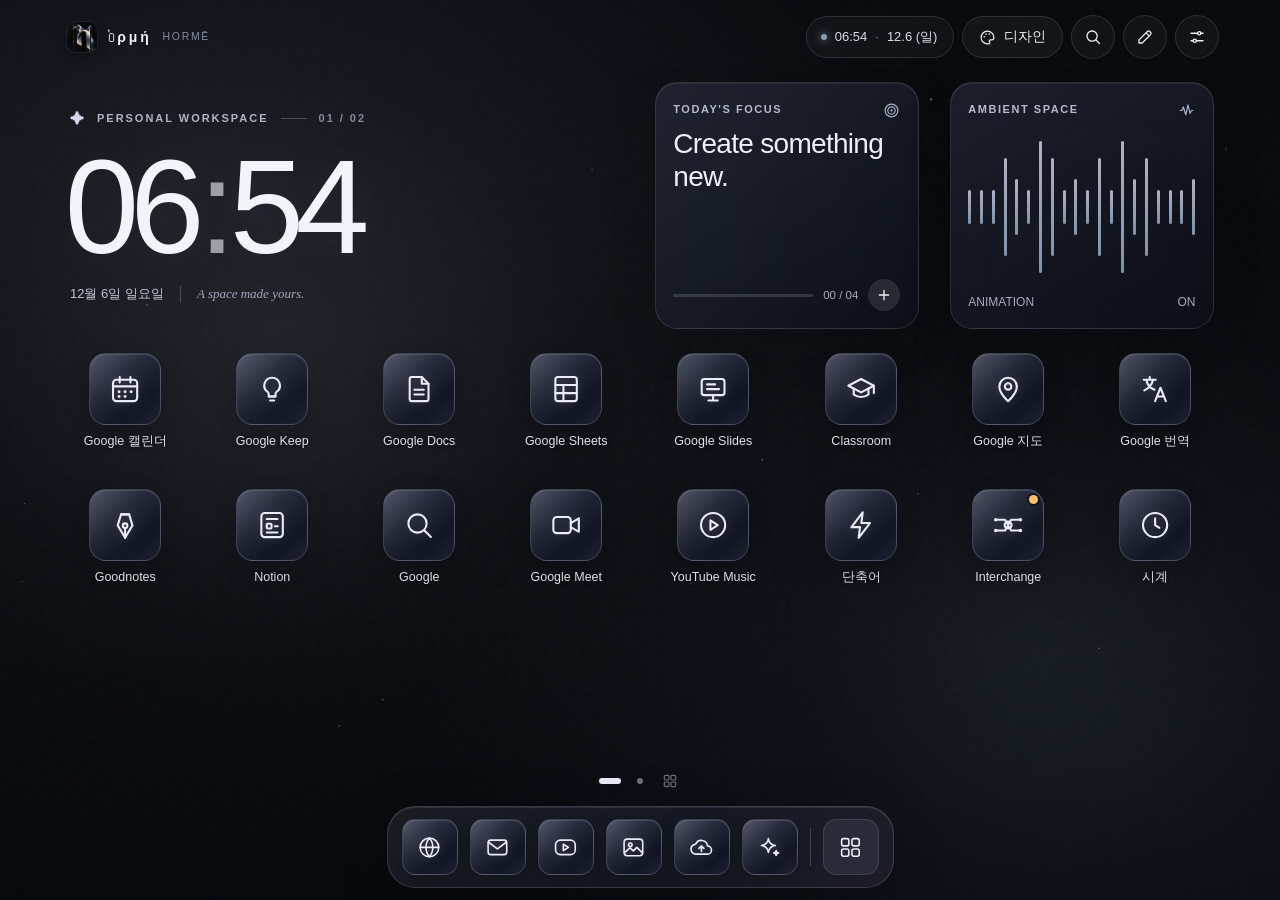
==== commit 622a0ee7: "HORME 2.2: springy motion, effects, design packs, Google apps Motion - One spring integrator (fx.js)" ====
--- a/public/index.html
+++ b/public/index.html
@@ -79,9 +79,11 @@
   <script src="js/core/power.js" defer></script>
   <script src="js/core/launch.js" defer></script>
   <script src="js/core/backup.js" defer></script>
+  <script src="js/core/pack.js" defer></script>
   <script src="js/widgets/weather.js" defer></script>
   <script src="js/widgets/editor.js" defer></script>
   <script src="js/launcher/home.js" defer></script>
+  <script src="js/launcher/fx.js" defer></script>
   <script src="js/launcher/folders.js" defer></script>
   <script src="js/launcher/pager.js" defer></script>
   <script src="js/launcher/drag.js" defer></script>
--- a/public/css/base.css
+++ b/public/css/base.css
@@ -154,7 +154,7 @@
   position: relative; width: min(560px, 100%); max-height: min(88dvh, 900px); display: flex; flex-direction: column;
   border-radius: 26px; background: var(--panel); border: 1px solid rgba(225, 228, 255, 0.14);
   box-shadow: 0 30px 120px rgba(0, 0, 0, 0.55); outline: none;
-  opacity: 0; transform: translateY(14px) scale(0.98); transition: opacity 0.22s, transform 0.28s var(--spring);
+  opacity: 0; transform: translateY(18px) scale(0.96); transition: opacity 0.2s, transform var(--sheet-ms, 0.3s) var(--ease-sheet, var(--spring));
 }
 .sheet.size-sm { width: min(440px, 100%); }
 .sheet.size-lg { width: min(860px, 100%); }
@@ -182,7 +182,7 @@
   position: fixed; z-index: 500; min-width: 236px; max-width: min(320px, calc(100vw - 20px)); padding: 6px;
   border-radius: 18px; background: rgba(28, 31, 45, 0.9); border: 1px solid rgba(230, 233, 255, 0.14);
   -webkit-backdrop-filter: blur(30px) saturate(1.3); backdrop-filter: blur(30px) saturate(1.3);
-  box-shadow: 0 22px 70px rgba(0, 0, 0, 0.5); opacity: 0; transform: scale(0.92); transition: opacity 0.16s, transform 0.2s var(--spring);
+  box-shadow: 0 22px 70px rgba(0, 0, 0, 0.5); opacity: 0; transform: scale(0.86); transition: opacity 0.14s, transform var(--snap-ms, 0.3s) var(--ease-snap, var(--spring));
 }
 .ctx-menu.open { opacity: 1; transform: none; }
 .menu-title { padding: 8px 12px 6px; font-size: 12px; color: var(--muted); font-weight: 600; white-space: nowrap; overflow: hidden; text-overflow: ellipsis; }
@@ -201,7 +201,7 @@
   display: flex; align-items: center; gap: 12px; padding: 11px 12px 11px 18px; border-radius: 16px;
   background: rgba(30, 34, 48, 0.94); border: 1px solid rgba(232, 235, 255, 0.14); color: #f1f2fa; font-size: 14px;
   -webkit-backdrop-filter: blur(20px); backdrop-filter: blur(20px); box-shadow: 0 16px 50px rgba(0, 0, 0, 0.4);
-  transform: translate(-50%, 20px); opacity: 0; pointer-events: none; transition: opacity 0.2s, transform 0.25s var(--spring);
+  transform: translate(-50%, 24px) scale(0.94); opacity: 0; pointer-events: none; transition: opacity 0.2s, transform var(--sheet-ms, 0.3s) var(--ease-sheet, var(--spring));
 }
 .toast.show { opacity: 1; transform: translate(-50%, 0); pointer-events: auto; }
 .toast-act { flex: none; min-height: 34px; padding: 0 12px; border-radius: 10px; background: rgba(255, 255, 255, 0.12); color: var(--accent); font-weight: 650; font-size: 13.5px; }
@@ -221,3 +221,24 @@
 @media (prefers-reduced-motion: reduce) {
   *, *::before, *::after { transition-duration: 0.01ms !important; animation-duration: 0.01ms !important; animation-iteration-count: 1 !important; }
 }
+
+/* ---------- design pack (launcher + studio) ---------- */
+.pk-list { list-style: none; margin: 0 0 14px; padding: 0; display: grid; gap: 8px; }
+.pk-list li { display: flex; align-items: center; gap: 10px; padding: 10px 12px; border-radius: 13px; background: rgba(255, 255, 255, 0.045); border: 1px solid var(--line); font-size: 14px; }
+.pk-list .g { width: 18px; height: 18px; color: var(--accent); flex: none; }
+.pk-list .sw { display: inline-block; width: 14px; height: 14px; border-radius: 50%; margin-left: 6px; vertical-align: -2px; box-shadow: 0 0 0 1px rgba(255, 255, 255, 0.25); }
+.pk-icons { display: grid; grid-template-columns: repeat(auto-fill, minmax(64px, 1fr)); gap: 12px 8px; margin: 4px 0 16px; max-height: 260px; overflow-y: auto; }
+.pk-icon { display: grid; justify-items: center; gap: 4px; min-width: 0; }
+.pk-icon img { width: 48px; height: 48px; border-radius: 24%; object-fit: cover; box-shadow: 0 4px 14px rgba(0, 0, 0, 0.35); }
+.pk-icon small { font-size: 11px; color: var(--sub); max-width: 100%; white-space: nowrap; overflow: hidden; text-overflow: ellipsis; }
+.pk-notes { margin-top: 12px; font-size: 13px; color: var(--sub); }
+.pk-notes summary { cursor: pointer; color: #f5d394; }
+.pk-notes ul { margin: 8px 0 0; padding-left: 18px; }
+.pk-rules { list-style: none; margin: 4px 0 14px; padding: 0; display: grid; gap: 6px; font-size: 13px; color: var(--sub); }
+.pk-rules li { display: grid; grid-template-columns: 96px minmax(0, 1fr); align-items: baseline; gap: 4px 8px; }
+.pk-rules li > span { display: flex; flex-wrap: wrap; align-items: baseline; gap: 5px; line-height: 1.7; }
+.pk-rules b { color: var(--fg); font-weight: 600; }
+.pk-rules code { font-family: var(--font-mono); font-size: 12px; background: rgba(255, 255, 255, 0.08); padding: 1px 6px; border-radius: 6px; }
+.pack-drop { border-style: dashed; transition: border-color 0.15s, background 0.15s; }
+.pack-drop.over { border-color: var(--accent); background: color-mix(in srgb, var(--accent) 10%, transparent); }
+@media (hover: none) { .pack-drop .drop-hint { display: none; } }
--- a/public/css/launcher.css
+++ b/public/css/launcher.css
@@ -31,6 +31,8 @@
 #bg::after { content: ""; position: absolute; inset: 0; background: radial-gradient(ellipse at 15% 18%, var(--glow1), transparent 50%), radial-gradient(ellipse at 86% 82%, var(--glow2), transparent 44%), linear-gradient(180deg, rgba(4, 6, 12, 0.2), rgba(4, 6, 12, 0) 22%, rgba(4, 6, 12, 0) 70%, rgba(4, 6, 12, 0.35)); }
 body:not([data-bg="ambient"]) #bg::after { background: linear-gradient(180deg, rgba(4, 6, 12, 0.3), rgba(4, 6, 12, 0) 20%, rgba(4, 6, 12, 0) 70%, rgba(4, 6, 12, 0.4)); }
 #bg-haze, #bg-still { display: none; }
+/* swipe parallax: far layers are a little wider and trail the pages (offset set by bg.js) */
+body.fx-parallax #bg-haze, body.fx-parallax #bg-image, body.fx-parallax #bg-video, body.fx-parallax #bg-anim, body.fx-parallax #bg-still { left: -48px; width: calc(100% + 96px); translate: var(--bgx, 0px) 0; }
 body[data-bg="ambient"]:not(.oled) #bg-haze { display: block; }
 body[data-bg="animated"].bg-frozen #bg-still { display: block; }
 body[data-bg="animated"].bg-frozen #bg-anim { display: none; }
@@ -85,7 +87,11 @@
 /* ---------- pages ---------- */
 .viewport { flex: 1; min-height: 0; overflow: hidden; position: relative; touch-action: pan-y; }
 .track { height: 100%; display: flex; will-change: transform; }
-.track.animating { transition: transform 0.5s var(--spring); }
+/* Page transitions. Layers are prepared ahead of time (not at the first touch), so a swipe never
+   starts with a re-render hitch. Jelly: app icons lag behind by column (vars set by fx.js). */
+body[data-pagefx="jelly"] .page.home > .grid > .tile.app, body[data-pagefx="jelly"] .page.home > .grid > .tile.folder { will-change: transform; }
+body[data-pagefx="jelly"].paging .page.home > .grid > .tile.app, body[data-pagefx="jelly"].paging .page.home > .grid > .tile.folder { transform: translate3d(calc(var(--jxp, 0px) * var(--cl, 0) + var(--jxn, 0px) * var(--cr, 0)), 0, 0); }
+body[data-pagefx="depth"] #track > .page, body[data-pagefx="cube"] #track > .page { will-change: transform, opacity; backface-visibility: hidden; }
 .page { flex: 0 0 100%; width: 100%; height: 100%; overflow-x: hidden; overflow-y: auto; overscroll-behavior: contain; scrollbar-width: none; -webkit-overflow-scrolling: touch;
   padding: clamp(6px, 1.6vh, 18px) max(var(--pad-x), env(safe-area-inset-right)) 28px max(var(--pad-x), env(safe-area-inset-left)); }
 .page::-webkit-scrollbar { display: none; }
@@ -98,13 +104,26 @@
 /* ---------- tiles ---------- */
 .tile { position: relative; min-width: 0; -webkit-touch-callout: none; user-select: none; -webkit-user-select: none; }
 .tile.app, .tile.folder { display: flex; flex-direction: column; align-items: center; gap: 9px; padding: 0; text-align: center; border-radius: 18px; align-self: start; }
-.tile.app .icon, .tile.folder .icon { transition: transform 0.18s var(--ease), filter 0.18s; }
-.tile.app:active .icon, .tile.folder:active .icon { transform: scale(0.92); filter: brightness(0.85); }
-@media (hover: hover) { .tile.app:hover .icon, .tile.folder:hover .icon { transform: translateY(-2px); } }
+/* press: squish (and lean toward the finger), then spring back with a bounce — curves from fx.js */
+.tile.app .icon, .tile.folder .icon { transition: transform var(--pop-ms, 480ms) var(--ease-pop, cubic-bezier(0.34, 1.56, 0.64, 1)), box-shadow 0.3s; }
+.tile.pressing .icon { transform: scale(0.88); transition: transform 0.16s cubic-bezier(0.2, 0.8, 0.2, 1); }
+body.fx-tilt .tile.pressing .icon { transform: perspective(380px) rotateX(calc(var(--ty, 0) * -14deg)) rotateY(calc(var(--tx, 0) * 14deg)) scale(0.88); }
+body.fx-tilt .tile.hovering:not(.pressing) .icon { transform: perspective(380px) rotateX(calc(var(--ty, 0) * 9deg)) rotateY(calc(var(--tx, 0) * -9deg)) translateY(-3px) scale(1.06); transition: transform 0.24s cubic-bezier(0.2, 0.8, 0.2, 1), box-shadow 0.3s; box-shadow: 0 16px 34px rgba(0, 0, 0, 0.32), inset 0 1px 1px rgba(255, 255, 255, 0.16); }
+/* light glare that follows the finger / cursor across the icon */
+body.fx-tilt .tile.pressing .icon::after, body.fx-tilt .tile.hovering .icon::after {
+  background: radial-gradient(circle at calc(50% + var(--tx, 0) * 46%) calc(50% + var(--ty, 0) * 46%), rgba(255, 255, 255, 0.34), rgba(255, 255, 255, 0.06) 38%, rgba(255, 255, 255, 0) 62%), linear-gradient(135deg, rgba(255, 255, 255, 0.11), transparent 40%, transparent 76%, rgba(185, 170, 238, 0.07));
+}
+/* tapping an app: a quick pop with a glow ring (the background ripples too) */
+.tile.launching .icon { animation: launch-pop 0.62s var(--ease-pop, ease-out) both; }
+@keyframes launch-pop {
+  0% { transform: scale(0.88); }
+  38% { transform: scale(1.16); box-shadow: 0 0 0 2px color-mix(in srgb, var(--accent) 60%, transparent), 0 0 42px color-mix(in srgb, var(--accent) 45%, transparent); }
+  100% { transform: scale(1); }
+}
 .label { max-width: 100%; font-size: var(--label-size); line-height: 1.25; color: #e6e7f1; white-space: nowrap; overflow: hidden; text-overflow: ellipsis; text-shadow: 0 1px 6px rgba(0, 0, 0, 0.7); padding: 0 2px; }
 body[data-labels="off"] .grid .label { display: none; }
 .tile.unlinked .icon::before { content: ""; position: absolute; right: 7%; top: 7%; width: 9px; height: 9px; border-radius: 50%; background: #f5c26b; box-shadow: 0 0 0 2px rgba(10, 12, 20, 0.7); z-index: 2; }
-.tile.menu-target .icon, .tile.menu-target .wg { transform: scale(1.06); filter: brightness(1.12); }
+body .tile.tile.menu-target .icon, body .tile.tile.menu-target .wg { transform: scale(1.06); filter: brightness(1.12); }
 
 /* folder icon */
 .folder-icon { background: linear-gradient(150deg, rgba(120, 128, 160, 0.34), rgba(40, 46, 66, 0.5)); -webkit-backdrop-filter: blur(16px); backdrop-filter: blur(16px); }
@@ -135,10 +154,10 @@
 /* drag */
 #drag-layer { position: fixed; inset: 0; z-index: 400; pointer-events: none; }
 .drag-ghost { position: fixed; left: 0; top: 0; margin: 0; pointer-events: none; z-index: 401; transition: none; will-change: transform; }
-.drag-ghost .icon, .drag-ghost .wg { transition: transform 0.18s var(--spring), box-shadow 0.18s; animation: none !important; }
+.drag-ghost .icon, .drag-ghost .wg { transition: transform var(--pop-ms, 0.4s) var(--ease-pop, var(--spring)), box-shadow 0.2s; animation: none !important; }
 .drag-ghost.lifted .icon, .drag-ghost.lifted .wg { transform: scale(1.1); box-shadow: 0 24px 50px rgba(0, 0, 0, 0.45); }
 .drag-ghost.lifted .label { opacity: 0; }
-.drag-ghost.settling { transition: transform 0.2s var(--ease); }
+.drag-ghost.settling { transition: transform var(--sheet-ms, 0.3s) var(--ease-sheet, var(--ease)); }
 .tile.drag-source { opacity: 0.22; }
 .tile.drag-source .icon, .tile.drag-source .wg { animation: none !important; }
 .tile.merge-target .icon { transform: scale(1.16); box-shadow: 0 0 0 3px color-mix(in srgb, var(--accent) 70%, transparent), 0 12px 30px rgba(0, 0, 0, 0.4); }
@@ -149,7 +168,7 @@
 .bottom { flex: none; display: flex; flex-direction: column; align-items: center; gap: 12px; padding: 4px 16px calc(12px + env(safe-area-inset-bottom)); position: relative; z-index: 3; }
 .dots { display: flex; align-items: center; gap: 4px; min-height: 26px; }
 .dot { width: 26px; height: 26px; display: grid; place-items: center; position: relative; color: rgba(205, 207, 224, 0.5); }
-.dot::before { content: ""; width: 6px; height: 6px; border-radius: 99px; background: currentColor; transition: width 0.25s var(--spring), background 0.2s; }
+.dot::before { content: ""; width: 6px; height: 6px; border-radius: 99px; background: currentColor; transition: width var(--snap-ms, 0.3s) var(--ease-snap, var(--spring)), background 0.2s; }
 .dot.on { color: #eceaf8; }
 .dot.on::before { width: 22px; }
 .dot.lib::before { display: none; }
@@ -166,6 +185,10 @@
 body[data-dock="solid"] .dock { background: rgba(15, 19, 31, 0.94); -webkit-backdrop-filter: none; backdrop-filter: none; border-color: rgba(206, 217, 242, 0.2); }
 body[data-dock="clear"] .dock { background: transparent; -webkit-backdrop-filter: none; backdrop-filter: none; border-color: transparent; box-shadow: none; }
 .dock-apps { display: flex; align-items: center; gap: 12px; min-width: 0; min-height: var(--dock-icon); }
+/* dock magnification (touch: slide along the dock · trackpad: hover) */
+.dock { touch-action: none; }
+.dock-apps .tile, .dock-lib { transform-origin: 50% 100%; transition: transform var(--pop-ms, 0.45s) var(--ease-pop, var(--spring)); }
+.dock.magnifying .dock-apps .tile, .dock.magnifying .dock-lib { transition: transform 0.07s linear; }
 .dock .tile.app { gap: 0; }
 .dock .tile.app .label { display: none; }
 .dock .icon { --sz: var(--dock-icon); border-radius: var(--radius); }
@@ -229,7 +252,7 @@
 /* ---------- folder overlay ---------- */
 .folder-layer { position: fixed; inset: 0; z-index: 150; display: grid; place-items: center; padding: 20px; }
 .folder-backdrop { position: absolute; inset: 0; background: rgba(3, 6, 12, 0.5); -webkit-backdrop-filter: blur(24px); backdrop-filter: blur(24px); opacity: 0; transition: opacity 0.22s; }
-.folder-panel { position: relative; width: min(560px, 92vw); padding: 22px 22px 16px; border-radius: 34px; background: rgba(60, 66, 92, 0.32); border: 1px solid rgba(230, 233, 255, 0.16); -webkit-backdrop-filter: blur(40px); backdrop-filter: blur(40px); box-shadow: 0 30px 90px rgba(0, 0, 0, 0.45); opacity: 0; transform: scale(0.8); transition: opacity 0.2s, transform 0.3s var(--spring); }
+.folder-panel { position: relative; width: min(560px, 92vw); padding: 22px 22px 16px; border-radius: 34px; background: rgba(60, 66, 92, 0.32); border: 1px solid rgba(230, 233, 255, 0.16); -webkit-backdrop-filter: blur(40px); backdrop-filter: blur(40px); box-shadow: 0 30px 90px rgba(0, 0, 0, 0.45); opacity: 0; transform: scale(0.72); transition: opacity 0.18s, transform var(--sheet-ms, 0.3s) var(--ease-sheet, var(--spring)); }
 .folder-layer.open .folder-backdrop { opacity: 1; }
 .folder-layer.open .folder-panel { opacity: 1; transform: none; }
 .folder-name { width: 100%; margin-bottom: 18px; border: 0; background: transparent; font-size: 24px; font-weight: 640; letter-spacing: -0.02em; color: var(--fg); outline: none; text-align: center; border-radius: 10px; padding: 4px; }
@@ -241,7 +264,7 @@
 /* ---------- spotlight ---------- */
 .spotlight { position: fixed; inset: 0; z-index: 300; display: flex; justify-content: center; align-items: flex-start; padding: max(9vh, calc(env(safe-area-inset-top) + 20px)) 16px 16px; }
 .spot-backdrop { position: absolute; inset: 0; background: rgba(3, 5, 11, 0.45); -webkit-backdrop-filter: blur(16px); backdrop-filter: blur(16px); opacity: 0; transition: opacity 0.18s; }
-.spotlight-panel { position: relative; width: min(640px, 100%); max-height: 76dvh; display: flex; flex-direction: column; border-radius: 24px; background: rgba(26, 29, 43, 0.92); border: 1px solid rgba(232, 235, 255, 0.15); -webkit-backdrop-filter: blur(36px); backdrop-filter: blur(36px); box-shadow: 0 30px 100px rgba(0, 0, 0, 0.55); opacity: 0; transform: translateY(-10px) scale(0.98); transition: opacity 0.18s, transform 0.24s var(--spring); overflow: hidden; }
+.spotlight-panel { position: relative; width: min(640px, 100%); max-height: 76dvh; display: flex; flex-direction: column; border-radius: 24px; background: rgba(26, 29, 43, 0.92); border: 1px solid rgba(232, 235, 255, 0.15); -webkit-backdrop-filter: blur(36px); backdrop-filter: blur(36px); box-shadow: 0 30px 100px rgba(0, 0, 0, 0.55); opacity: 0; transform: translateY(-14px) scale(0.96); transition: opacity 0.16s, transform var(--sheet-ms, 0.3s) var(--ease-sheet, var(--spring)); overflow: hidden; }
 .spotlight.open .spot-backdrop, .spotlight.open .spotlight-panel { opacity: 1; transform: none; }
 .spot-input { display: flex; align-items: center; gap: 12px; padding: 0 18px; height: 62px; border-bottom: 1px solid var(--line); }
 .spot-input .g { width: 22px; height: 22px; color: var(--sub); }
--- a/public/css/widgets.css
+++ b/public/css/widgets.css
@@ -10,7 +10,7 @@
   border: 1px solid rgba(220, 224, 250, 0.13);
   box-shadow: inset 0 1px rgba(255, 255, 255, 0.07), 0 14px 50px rgba(0, 0, 0, 0.12);
   -webkit-backdrop-filter: blur(26px) saturate(1.15); backdrop-filter: blur(26px) saturate(1.15);
-  color: var(--fg); text-align: left; transition: transform 0.18s var(--ease), filter 0.18s;
+  color: var(--fg); text-align: left; transition: transform var(--pop-ms, 0.45s) var(--ease-pop, var(--ease)), filter 0.18s;
 }
 .tile.widget { container-type: size; }
 .wst-solid > .wg { background: linear-gradient(150deg, rgba(30, 34, 50, 0.96), rgba(14, 17, 28, 0.96)); -webkit-backdrop-filter: none; backdrop-filter: none; }
@@ -19,7 +19,8 @@
 body.noblur .wst-outline > .wg { background: rgba(10, 12, 20, 0.55); }
 .tile.widget.bare > .wg { background: none; border-color: transparent; box-shadow: none; -webkit-backdrop-filter: none; backdrop-filter: none; padding-left: 2px; }
 body.editing .tile.widget.bare > .wg { border: 1px dashed rgba(225, 230, 255, 0.22); }
-.tile.widget:active > .wg { transform: scale(0.985); }
+.tile.widget.pressing > .wg { transform: scale(0.965); transition: transform 0.16s cubic-bezier(0.2, 0.8, 0.2, 1); }
+body.fx-tilt .tile.widget.pressing > .wg { transform: perspective(900px) rotateX(calc(var(--ty, 0) * -5deg)) rotateY(calc(var(--tx, 0) * 5deg)) scale(0.965); }
 
 .wg-head { display: flex; align-items: center; gap: 8px; min-height: 20px; flex: none; }
 .wg-kicker { flex: 1; min-width: 0; font-size: 11px; letter-spacing: 0.14em; font-weight: 650; color: #b6b9cf; text-transform: uppercase; white-space: nowrap; overflow: hidden; text-overflow: ellipsis; }
@@ -191,10 +192,8 @@
 .wave-bars i:nth-child(4n) { height: 62%; }
 .wave-bars i:nth-child(5n) { height: 36%; }
 .wave-bars i:nth-child(7n) { height: 84%; }
-/* smooth: compositor animation at display rate. normal: the background loop sets --ph 12 times a second
-   (one shared frame instead of a separate 60 fps animation). */
-body[data-motion="on"][data-power="smooth"] .wave-bars:not(.paused) i { animation: wave 1.8s ease-in-out infinite; animation-delay: calc(var(--i) * -110ms); }
-body[data-power="normal"] .wave-bars:not(.paused) i { transform: scaleY(calc(0.75 - 0.4 * cos(calc((var(--ph, 0) + var(--i) * 0.11) / 1.8 * 1turn)))); }
+/* compositor-only animation (no blur behind it in glass-lite); paused in power saver */
+body[data-motion="on"]:not([data-power="saver"]) .wave-bars:not(.paused) i { animation: wave 1.8s ease-in-out infinite; animation-delay: calc(var(--i) * -110ms); }
 @keyframes wave { 0%, 100% { transform: scaleY(0.35); } 50% { transform: scaleY(1.15); } }
 
 /* ---------- previews of widgets inside sheets (editor & gallery) ---------- */
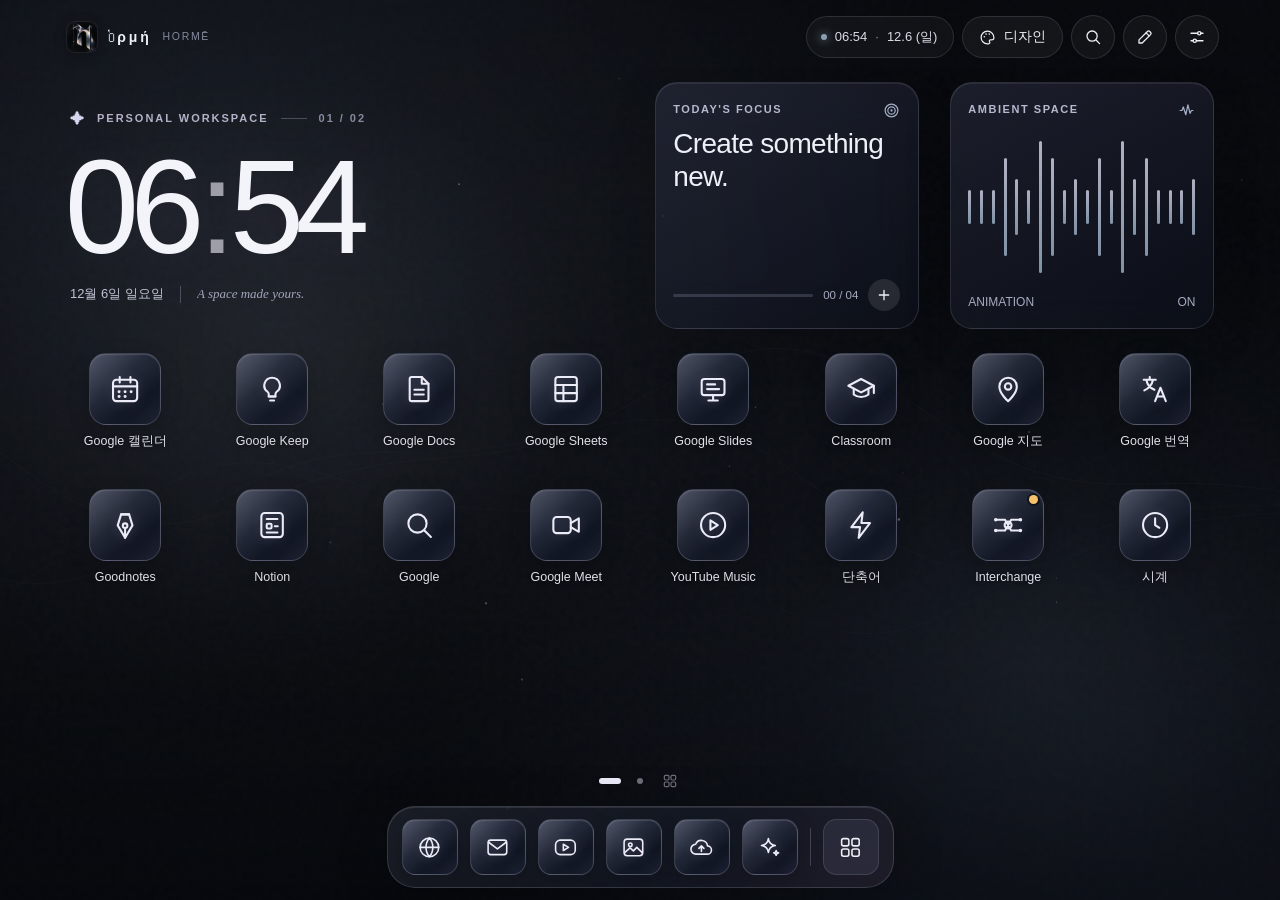
==== commit 9b62191c: "2.3: move/delete several apps at once, category stages, smoother paging - Drag: tap other icons with" ====
--- a/public/index.html
+++ b/public/index.html
@@ -17,6 +17,7 @@
   <link rel="stylesheet" href="css/base.css">
   <link rel="stylesheet" href="css/launcher.css">
   <link rel="stylesheet" href="css/widgets.css">
+  <link rel="stylesheet" href="css/stages.css">
   <title>Ὁρμή</title>
 </head>
 <body class="launcher">
@@ -45,7 +46,17 @@
         <button type="button" class="icon-btn" id="btn-undo" aria-label="되돌리기" title="되돌리기 (⌘Z)" hidden><svg class="g" viewBox="0 0 24 24"><path d="M9 14.5 4 9.5l5-5"/><path d="M4 9.5h10.5a5.5 5.5 0 0 1 0 11H11"/></svg></button>
         <button type="button" class="pill-btn" id="btn-add"><svg class="g" viewBox="0 0 24 24"><path d="M12 5v14M5 12h14"/></svg><span>추가</span></button>
         <button type="button" class="pill-btn" id="btn-pages"><svg class="g" viewBox="0 0 24 24"><rect x="7.5" y="3" width="12.5" height="15.5" rx="2"/><path d="M4.5 7v11.5A2.5 2.5 0 0 0 7 21h9.5"/></svg><span>페이지</span></button>
+        <button type="button" class="pill-btn" id="btn-select"><svg class="g" viewBox="0 0 24 24"><circle cx="12" cy="12" r="8.5"/><path d="m8.2 12.3 2.6 2.6 5-5.2"/></svg><span>선택</span></button>
         <button type="button" class="pill-btn primary" id="btn-done">완료</button>
+      </div>
+      <div class="top-actions select-only" id="sel-actions" role="toolbar" aria-label="고른 항목">
+        <span class="sel-n" id="sel-n" aria-live="polite"></span>
+        <button type="button" class="pill-btn" data-sel="all"><svg class="g" viewBox="0 0 24 24"><rect x="3.5" y="3.5" width="7" height="7" rx="1.8"/><rect x="13.5" y="3.5" width="7" height="7" rx="1.8"/><rect x="3.5" y="13.5" width="7" height="7" rx="1.8"/><rect x="13.5" y="13.5" width="7" height="7" rx="1.8"/></svg><span>이 페이지 전체</span></button>
+        <button type="button" class="pill-btn" data-sel="move" data-sel-need><svg class="g" viewBox="0 0 24 24"><path d="M5 12h14M13 6l6 6-6 6"/></svg><span>옮기기</span></button>
+        <button type="button" class="pill-btn" data-sel="folder" data-sel-need><svg class="g" viewBox="0 0 24 24"><path d="M3.5 7.5A2 2 0 0 1 5.5 5.5h4l2 2h7a2 2 0 0 1 2 2v8a2 2 0 0 1-2 2h-13a2 2 0 0 1-2-2Z"/></svg><span>폴더로</span></button>
+        <button type="button" class="pill-btn" data-sel="remove" data-sel-need><svg class="g" viewBox="0 0 24 24"><path d="M6 12h12"/><circle cx="12" cy="12" r="8.5"/></svg><span>홈에서 빼기</span></button>
+        <button type="button" class="pill-btn danger" data-sel="delete" data-sel-need><svg class="g" viewBox="0 0 24 24"><path d="M4.5 7h15M9.5 7V4.5h5V7M6.5 7l1 13h9l1-13"/></svg><span>삭제</span></button>
+        <button type="button" class="pill-btn primary" data-sel="close">끝</button>
       </div>
     </header>
 
@@ -88,6 +99,7 @@
   <script src="js/launcher/pager.js" defer></script>
   <script src="js/launcher/drag.js" defer></script>
   <script src="js/launcher/library.js" defer></script>
+  <script src="js/launcher/stages.js" defer></script>
   <script src="js/launcher/sheets.js" defer></script>
   <script src="js/launcher/bg.js" defer></script>
   <script src="js/launcher/standby.js" defer></script>
--- a/public/css/launcher.css
+++ b/public/css/launcher.css
@@ -32,7 +32,7 @@
 body:not([data-bg="ambient"]) #bg::after { background: linear-gradient(180deg, rgba(4, 6, 12, 0.3), rgba(4, 6, 12, 0) 20%, rgba(4, 6, 12, 0) 70%, rgba(4, 6, 12, 0.4)); }
 #bg-haze, #bg-still { display: none; }
 /* swipe parallax: far layers are a little wider and trail the pages (offset set by bg.js) */
-body.fx-parallax #bg-haze, body.fx-parallax #bg-image, body.fx-parallax #bg-video, body.fx-parallax #bg-anim, body.fx-parallax #bg-still { left: -48px; width: calc(100% + 96px); translate: var(--bgx, 0px) 0; }
+body.fx-parallax #bg-haze, body.fx-parallax #bg-image, body.fx-parallax #bg-video, body.fx-parallax #bg-anim, body.fx-parallax #bg-still { left: -48px; width: calc(100% + 96px); transform: translate3d(var(--bgx, 0px), 0, 0); will-change: transform; }
 body[data-bg="ambient"]:not(.oled) #bg-haze { display: block; }
 body[data-bg="animated"].bg-frozen #bg-still { display: block; }
 body[data-bg="animated"].bg-frozen #bg-anim { display: none; }
@@ -66,9 +66,17 @@
 .top-actions { display: flex; align-items: center; gap: 8px; }
 .top-actions .icon-btn { border: 1px solid var(--line); background: rgba(255, 255, 255, 0.045); -webkit-backdrop-filter: blur(18px); backdrop-filter: blur(18px); }
 .top-actions .icon-btn .g { width: 18px; height: 18px; }
-.edit-only { display: none; }
+.edit-only, .select-only { display: none; }
 body.editing .edit-only { display: flex; }
 body.editing .normal-only { display: none; }
+body.selecting .edit-only { display: none; }
+body.selecting .select-only { display: flex; }
+.select-only { min-width: 0; flex-wrap: nowrap; overflow-x: auto; scrollbar-width: none; }
+.select-only::-webkit-scrollbar { display: none; }
+.sel-n { flex: none; padding: 0 6px; font-size: 13.5px; font-weight: 600; color: var(--sub); white-space: nowrap; font-variant-numeric: tabular-nums; }
+.pill-btn.danger { color: var(--danger); }
+.pill-btn:disabled { opacity: 0.4; pointer-events: none; }
+@media (max-width: 600px) { body.selecting .brand { display: none; } body.selecting .topbar { justify-content: flex-end; } .sel-n { font-size: 12.5px; padding: 0 2px; } }
 .live-pill { height: 42px; display: flex; align-items: center; gap: 8px; padding: 0 16px 0 14px; border-radius: 999px; border: 1px solid var(--line); background: rgba(255, 255, 255, 0.04); -webkit-backdrop-filter: blur(18px); backdrop-filter: blur(18px); font-size: 13px; color: #dcdce8; font-variant-numeric: tabular-nums; white-space: nowrap; }
 .live-dot { width: 6px; height: 6px; border-radius: 50%; background: var(--accent2); box-shadow: 0 0 10px var(--accent2); }
 .live-pill .sep { color: var(--muted); }
@@ -89,8 +97,7 @@
 .track { height: 100%; display: flex; will-change: transform; }
 /* Page transitions. Layers are prepared ahead of time (not at the first touch), so a swipe never
    starts with a re-render hitch. Jelly: app icons lag behind by column (vars set by fx.js). */
-body[data-pagefx="jelly"] .page.home > .grid > .tile.app, body[data-pagefx="jelly"] .page.home > .grid > .tile.folder { will-change: transform; }
-body[data-pagefx="jelly"].paging .page.home > .grid > .tile.app, body[data-pagefx="jelly"].paging .page.home > .grid > .tile.folder { transform: translate3d(calc(var(--jxp, 0px) * var(--cl, 0) + var(--jxn, 0px) * var(--cr, 0)), 0, 0); }
+body[data-pagefx="jelly"] .page.home > .grid > .tile.app, body[data-pagefx="jelly"] .page.home > .grid > .tile.folder { will-change: transform; transform: translate3d(calc(var(--jxp, 0px) * var(--cl, 0) + var(--jxn, 0px) * var(--cr, 0)), 0, 0); }
 body[data-pagefx="depth"] #track > .page, body[data-pagefx="cube"] #track > .page { will-change: transform, opacity; backface-visibility: hidden; }
 .page { flex: 0 0 100%; width: 100%; height: 100%; overflow-x: hidden; overflow-y: auto; overscroll-behavior: contain; scrollbar-width: none; -webkit-overflow-scrolling: touch;
   padding: clamp(6px, 1.6vh, 18px) max(var(--pad-x), env(safe-area-inset-right)) 28px max(var(--pad-x), env(safe-area-inset-left)); }
@@ -98,7 +105,9 @@
 .grid { display: grid; grid-template-columns: repeat(var(--cols), minmax(0, 1fr)); grid-auto-rows: var(--row); gap: var(--rgap) var(--cgap); grid-auto-flow: row dense; align-content: start; min-height: 100%; position: relative; }
 /* home pages: a fixed number of rows that stretch to fill the screen (like iPadOS); extra items scroll */
 .page.home > .grid { grid-template-rows: repeat(var(--rows, 4), minmax(var(--row), 1fr)); }
-.empty-hint { grid-column: 1 / -1; grid-row: span 3; display: grid; place-items: center; border: 1.5px dashed rgba(220, 225, 255, 0.2); border-radius: 26px; color: var(--sub); font-size: 14px; text-align: center; padding: 20px; }
+.empty-hint { grid-column: 1 / -1; grid-row: span 3; display: grid; place-content: center; justify-items: center; gap: 16px; border: 1.5px dashed rgba(220, 225, 255, 0.2); border-radius: 26px; color: var(--sub); font-size: 14px; text-align: center; padding: 20px; }
+.empty-hint .pill-btn.danger { color: var(--danger); border-color: rgba(255, 140, 140, 0.3); background: rgba(255, 120, 120, 0.1); }
+.empty-hint .pill-btn.danger span { display: inline; }
 .empty-hint.quiet { border-color: transparent; color: var(--muted); }
 
 /* ---------- tiles ---------- */
@@ -139,6 +148,14 @@
 .dock .tile.app .badge { left: -8px; top: -8px; }
 .tile.widget .badge { left: -8px; top: -8px; }
 .badge::before { content: ""; position: absolute; inset: -9px; }
+.badge .b-check { display: none; }
+/* selecting several: the badge becomes a check circle */
+body.selecting .badge { background: rgba(16, 19, 30, 0.72); color: #fff; box-shadow: inset 0 0 0 2px rgba(255, 255, 255, 0.85), 0 3px 10px rgba(0, 0, 0, 0.35); }
+body.selecting .badge .b-minus { display: none; }
+body.selecting .tile.selected .badge { background: var(--accent); color: #10121b; box-shadow: 0 3px 12px rgba(0, 0, 0, 0.4); }
+body.selecting .tile.selected .badge .b-check { display: block; }
+body.selecting .tile.selected .icon, body.selecting .tile.selected .wg { outline: 2.5px solid var(--accent); outline-offset: 3px; }
+body.selecting .tile:not(.selected) .icon, body.selecting .tile:not(.selected) .wg { filter: brightness(0.82); }
 
 /* edit mode */
 @keyframes jiggle { 0% { transform: rotate(-1.4deg); } 100% { transform: rotate(1.4deg); } }
@@ -159,9 +176,35 @@
 .drag-ghost.lifted .label { opacity: 0; }
 .drag-ghost.settling { transition: transform var(--sheet-ms, 0.3s) var(--ease-sheet, var(--ease)); }
 .tile.drag-source { opacity: 0.22; }
+/* a stack of several icons */
+.drag-ghost .stack-card, .drag-ghost.lifted .icon.stack-card { position: absolute; margin: 0; z-index: 0; opacity: 0.92; transform: rotate(calc(var(--i) * 7deg - 2deg)) translate(calc(var(--i) * 7px), calc(var(--i) * -6px)) scale(1.06); box-shadow: 0 10px 24px rgba(0, 0, 0, 0.35); }
+.drag-ghost > .icon, .drag-ghost > .wg { z-index: 1; }
+.drag-ghost .stack-n { position: absolute; z-index: 3; min-width: 28px; height: 28px; padding: 0 8px; border-radius: 99px; display: grid; place-items: center; background: #ff5a5f; color: #fff; font: 700 14px/1 var(--font); box-shadow: 0 4px 12px rgba(0, 0, 0, 0.4); animation: stack-pop 0.3s var(--ease-pop, ease-out); }
+@keyframes stack-pop { from { transform: scale(0.4); } }
+.stack-fly { position: fixed; margin: 0; z-index: 402; pointer-events: none; }
+.drag-ghost.over-zone .icon, .drag-ghost.over-zone .wg { transform: scale(0.82); opacity: 0.85; }
+.drag-ghost.zoned { transition: transform 0.24s ease-in, opacity 0.24s ease-in; opacity: 0; }
+.drag-ghost.zoned .icon, .drag-ghost.zoned .wg, .drag-ghost.zoned .stack-card { transform: scale(0.3); transition: transform 0.24s ease-in; }
+/* drop zones at the top while dragging */
+#drop-zones { position: fixed; left: 50%; top: calc(env(safe-area-inset-top) + 8px); z-index: 400; /* under the ghost (401) */ display: flex; gap: 10px; transform: translate(-50%, -16px); opacity: 0; transition: opacity 0.18s, transform 0.3s var(--ease-sheet, var(--spring)); pointer-events: none; }
+#drop-zones.on { opacity: 1; transform: translate(-50%, 0); }
+#drop-zones .dz { flex: none; white-space: nowrap; display: flex; align-items: center; gap: 8px; height: 54px; padding: 0 22px; border-radius: 99px; background: rgba(20, 24, 36, 0.94); border: 1px solid var(--line-strong); color: var(--fg); font-size: 14px; box-shadow: 0 10px 30px rgba(0, 0, 0, 0.4); transition: transform 0.2s var(--ease-pop, ease-out), background 0.15s, border-color 0.15s; }
+#drop-zones.on .dz { pointer-events: auto; }
+#drop-zones .dz .g { width: 18px; height: 18px; }
+#drop-zones .dz.danger { color: #ffb4b4; }
+#drop-zones .dz.hot { transform: scale(1.1); background: rgba(70, 78, 104, 0.98); border-color: var(--accent); }
+#drop-zones .dz.danger.hot { background: #d93f45; border-color: #ff8a8e; color: #fff; }
+@media (max-width: 600px) { #drop-zones { gap: 8px; } #drop-zones .dz { height: 48px; padding: 0 16px; font-size: 13px; } }
+.pages-sheet [data-prune] { width: 100%; margin-top: 14px; justify-content: center; }
 .tile.drag-source .icon, .tile.drag-source .wg { animation: none !important; }
 .tile.merge-target .icon { transform: scale(1.16); box-shadow: 0 0 0 3px color-mix(in srgb, var(--accent) 70%, transparent), 0 12px 30px rgba(0, 0, 0, 0.4); }
 body.dragging { cursor: grabbing; }
+#drag-edge { position: fixed; top: 12%; bottom: 18%; width: 18px; pointer-events: none; opacity: 0; transition: opacity 0.15s; }
+#drag-edge.left { left: 0; opacity: 1; }
+#drag-edge.right { right: 0; opacity: 1; }
+#drag-edge i { position: absolute; inset: 0; border-radius: 0 12px 12px 0; background: linear-gradient(90deg, color-mix(in srgb, var(--accent) 55%, transparent), transparent); transform-origin: 50% 50%; transform: scaleY(0.1); }
+#drag-edge.right i { border-radius: 12px 0 0 12px; background: linear-gradient(270deg, color-mix(in srgb, var(--accent) 55%, transparent), transparent); }
+#drag-edge.on i { transform: scaleY(1); transition: transform 0.56s linear; }
 body.dragging .page { overflow: hidden; }
 
 /* ---------- bottom: dots + dock ---------- */
@@ -331,7 +374,7 @@
 
 /* ---------- preview mode (inside Studio) ---------- */
 body.preview .install-banner { display: none; }
-body.swiping .tile { pointer-events: none; }
+#track.swiping .tile { pointer-events: none; }
 
 input[type="search"]::-webkit-search-cancel-button { -webkit-appearance: none; appearance: none; }
 
--- a/public/css/stages.css
+++ b/public/css/stages.css
@@ -0,0 +1,175 @@
+/* Ὁρμή — category stages (stages.js). Full-screen, one interaction per category. */
+.stage-layer {
+  position: fixed; inset: 0; z-index: 260; display: flex; flex-direction: column;
+  background: radial-gradient(ellipse at 18% 12%, color-mix(in srgb, var(--accent2) 16%, transparent), transparent 55%),
+    radial-gradient(ellipse at 85% 90%, color-mix(in srgb, var(--accent) 12%, transparent), transparent 50%), #06080d; /* opaque: nothing behind needs painting */
+  padding: env(safe-area-inset-top) env(safe-area-inset-right) env(safe-area-inset-bottom) env(safe-area-inset-left);
+  opacity: 0; transform: scale(1.04); transition: opacity 0.2s, transform var(--sheet-ms, 0.35s) var(--ease-sheet, var(--spring));
+  user-select: none; -webkit-user-select: none; -webkit-touch-callout: none; overscroll-behavior: contain;
+}
+/* stages that follow the finger take the whole gesture; the scrolling ones keep vertical scroll */
+.stg-shards, .stg-dial, .stg-orbit, .stg-drops, .stg-cards, .stg-map, .stg-head, .stg-hint { touch-action: none; }
+.stg-styles { touch-action: pan-x; }
+.stg-keys, .stg-switches, .stg-list { touch-action: pan-y; overscroll-behavior: contain; -webkit-overflow-scrolling: touch; }
+.stage-layer.open { opacity: 1; transform: none; }
+.stg-head { flex: none; display: flex; align-items: center; gap: 14px; padding: 14px 16px 8px 22px; min-width: 0; }
+.stg-title { display: grid; flex: none; }
+.stg-title b { font-size: 26px; font-weight: 620; letter-spacing: -0.02em; }
+.stg-title small { color: var(--muted); font-size: 12.5px; }
+.stg-styles { flex: 1; display: flex; gap: 6px; overflow-x: auto; scrollbar-width: none; padding: 4px 2px; mask-image: linear-gradient(90deg, #000 92%, transparent); }
+.stg-styles::-webkit-scrollbar { display: none; }
+.stg-styles button { flex: none; display: inline-flex; align-items: center; gap: 6px; height: 38px; padding: 0 13px; border-radius: 99px; background: rgba(255, 255, 255, 0.06); border: 1px solid var(--line); color: var(--sub); font-size: 13px; }
+.stg-styles button .g { width: 15px; height: 15px; }
+.stg-styles button.on { background: var(--accent); color: #10121b; border-color: transparent; font-weight: 650; }
+.stg-close, .stg-add { flex: none; border: 1px solid var(--line); background: rgba(255, 255, 255, 0.05); }
+.stg-add { color: var(--sub); }
+.stg-body { position: relative; flex: 1; min-height: 0; margin: 4px 14px 0; overflow: hidden; border-radius: 24px; }
+.stg-hint { flex: none; display: flex; align-items: center; justify-content: center; flex-wrap: wrap; gap: 4px 10px; min-height: 44px; margin: 2px 12px 6px; text-align: center; font-size: 12.5px; color: var(--muted); }
+.stg-hint-btn { display: inline-flex; align-items: center; gap: 6px; min-height: 36px; padding: 0 14px; border-radius: 99px; border: 1px solid var(--line-strong); background: rgba(255, 255, 255, 0.07); color: var(--fg); font-size: 13px; }
+.stg-hint-btn .g { width: 15px; height: 15px; }
+.stg-ico { display: inline-grid; flex: none; }
+.stg-ico .icon { --sz: inherit; width: var(--sz); height: var(--sz); }
+.stage-layer.launching .stg-body > * { pointer-events: none; }
+@media (max-width: 700px) {
+  .stg-head { flex-wrap: wrap; padding: 10px 12px 6px 16px; }
+  .stg-styles { order: 3; flex-basis: 100%; }
+  .stg-add { margin-left: auto; }
+  .stg-body { margin: 4px 8px 0; border-radius: 18px; }
+}
+
+/* ===== 조각 ===== */
+.stg-shards { background: rgba(255, 255, 255, 0.02); }
+.shard-svg { position: absolute; inset: 0; width: 100%; height: 100%; }
+.shard {
+  fill: hsl(var(--h) 38% 30% / 0.32); stroke: rgba(230, 236, 255, 0.55); stroke-width: 1.2; stroke-linejoin: round;
+  transition: fill 0.2s, opacity 0.3s, transform 0.45s var(--ease-pop, ease-out); transform-box: fill-box; transform-origin: center;
+  animation: shard-in 0.6s var(--ease-sheet, ease-out) backwards; animation-delay: var(--d);
+}
+.shard.hot { fill: hsl(var(--h) 55% 45% / 0.5); }
+.shard.picked { fill: hsl(var(--h) 70% 58% / 0.75); stroke: #fff; stroke-width: 2.4; transform: scale(1.04); }
+.stg-shards.chosen .shard:not(.picked) { opacity: 0.18; }
+.stg-shards.chosen .shard-label:not(.picked) { opacity: 0.2; }
+@keyframes shard-in { from { opacity: 0; transform: scale(0.86); } }
+.shard-label { position: absolute; transform: translate(-50%, -50%); display: grid; justify-items: center; gap: 5px; pointer-events: auto; text-align: center; animation: shard-label-in 0.5s var(--ease-pop, ease-out) backwards; animation-delay: var(--d); transition: opacity 0.3s, transform 0.4s var(--ease-pop, ease-out); }
+.shard-label b { font-size: 12.5px; font-weight: 560; color: #f0f2fb; text-shadow: 0 1px 8px rgba(0, 0, 0, 0.7); white-space: nowrap; overflow: hidden; text-overflow: ellipsis; }
+.shard-label.picked { transform: translate(-50%, -50%) scale(1.22); }
+@keyframes shard-label-in { from { opacity: 0; transform: translate(-50%, -40%) scale(0.7); } }
+
+/* ===== 다이얼 ===== */
+.stg-dial { display: grid; place-items: center; }
+.dial { --D: 600px; position: relative; width: var(--D); height: var(--D); }
+.dial-ring { position: absolute; inset: 0; border-radius: 50%; background: radial-gradient(circle, rgba(255, 255, 255, 0.02) 55%, rgba(255, 255, 255, 0.06) 56%, rgba(255, 255, 255, 0.02) 70%, rgba(255, 255, 255, 0.07) 71%); border: 1px solid var(--line-strong); will-change: transform; touch-action: none; }
+.dial-ticks { position: absolute; inset: 0; width: 100%; height: 100%; stroke: rgba(230, 236, 255, 0.35); stroke-width: 0.25; }
+.dial-item { position: absolute; left: 50%; top: 50%; transform: rotate(var(--a)) translateY(calc(var(--D) * -0.39)) rotate(calc(-1 * var(--a) - var(--rot, 0deg))); transform-origin: 0 0; margin: 0; }
+.dial-item .stg-ico { transform: translate(-50%, -50%); transition: transform 0.25s var(--ease-pop, ease-out), filter 0.25s; filter: saturate(0.7) brightness(0.8); }
+.dial-item.sel .stg-ico { transform: translate(-50%, -50%) scale(1.22); filter: none; }
+.dial-mark { position: absolute; left: 50%; top: -6px; width: 0; height: 0; border: 10px solid transparent; border-top-color: var(--accent); transform: translateX(-50%); filter: drop-shadow(0 0 8px var(--accent)); }
+.dial-center { position: absolute; left: 50%; top: 50%; transform: translate(-50%, -50%); width: calc(var(--D) * 0.5); height: calc(var(--D) * 0.5); border-radius: 50%; display: grid; place-content: center; justify-items: center; gap: 10px; background: radial-gradient(circle at 35% 30%, rgba(255, 255, 255, 0.1), rgba(10, 13, 22, 0.9) 70%); border: 1px solid var(--line-strong); box-shadow: 0 30px 80px rgba(0, 0, 0, 0.5), inset 0 1px rgba(255, 255, 255, 0.12); text-align: center; }
+.dial-sel { display: grid; justify-items: center; gap: 4px; }
+.dial-sel b { font-size: 18px; }
+.dial-sel small { color: var(--muted); font-size: 12px; }
+@media (max-width: 700px) { .dial-sel .stg-ico { --sz: 64px !important; } .dial-sel b { font-size: 15px; } }
+
+/* ===== 궤도 ===== */
+.stg-orbit { display: grid; place-items: center; }
+.orbit-sys { position: relative; width: 100%; height: 100%; }
+.orbit-sun { position: absolute; left: 50%; top: 50%; transform: translate(-50%, -50%); width: 120px; height: 120px; border-radius: 50%; display: grid; place-items: center; background: radial-gradient(circle, color-mix(in srgb, var(--accent) 70%, #fff) 0%, color-mix(in srgb, var(--accent) 35%, transparent) 45%, transparent 70%); }
+.orbit-sun b { font-size: clamp(11px, 2.4vmin, 15px); color: #10121b; font-weight: 700; }
+.orbit { position: absolute; left: 50%; top: 50%; width: 0; height: 0; animation: orbit-spin var(--dur) linear infinite; }
+.orbit.rev { animation-name: orbit-unspin; }
+.orbit::before { content: ""; position: absolute; left: calc(-1 * var(--r)); top: calc(-1 * var(--r)); width: calc(2 * var(--r)); height: calc(2 * var(--r)); border-radius: 50%; border: 1px dashed rgba(230, 236, 255, 0.16); pointer-events: none; }
+.planet { position: absolute; left: 0; top: 0; width: 0; height: 0; transform: rotate(var(--a)) translateY(calc(-1 * var(--r))) rotate(calc(-1 * var(--a))); }
+/* the planet turns back as its ring turns, so icons stay upright */
+.pl-in { position: absolute; left: 0; top: 0; width: 0; height: 0; animation: orbit-unspin var(--dur) linear infinite; }
+.orbit.rev .pl-in { animation-name: orbit-spin; }
+.pl-in .stg-ico { position: absolute; left: 0; top: 0; transform: translate(-50%, -50%); transition: filter 0.3s; }
+.pl-in b { position: absolute; left: 0; top: calc(var(--sz, 50px) / 2 + 5px); transform: translateX(-50%); font-size: 11.5px; color: var(--sub); white-space: nowrap; pointer-events: none; text-shadow: 0 1px 6px #000; }
+@keyframes orbit-spin { to { transform: rotate(360deg); } }
+@keyframes orbit-unspin { to { transform: rotate(-360deg); } }
+.stg-orbit.chosen .orbit, .stg-orbit.chosen .pl-in, body[data-power="saver"] .orbit, body[data-power="saver"] .pl-in, body:not([data-motion="on"]) .orbit, body:not([data-motion="on"]) .pl-in { animation-play-state: paused; }
+.stg-orbit.chosen .planet:not(.picked) { opacity: 0.25; transition: opacity 0.3s; }
+.planet.picked .stg-ico { filter: drop-shadow(0 0 18px var(--accent)); }
+.planet:hover .stg-ico { filter: drop-shadow(0 0 12px color-mix(in srgb, var(--accent) 60%, transparent)); }
+@media (prefers-reduced-motion: reduce) { .orbit, .pl-in { animation: none; } }
+
+/* ===== 물감 ===== */
+.stg-drops { background: rgba(255, 255, 255, 0.015); }
+.drop { position: absolute; left: 0; top: 0; width: calc(var(--r) * 2); height: calc(var(--r) * 2); border-radius: 50%; display: grid; place-items: center; will-change: transform; touch-action: none; cursor: grab;
+  background: radial-gradient(circle at 32% 28%, hsl(var(--h) 85% 82%) 0%, hsl(var(--h) 70% 58%) 34%, hsl(var(--h) 60% 34%) 78%); box-shadow: inset -8px -10px 24px rgba(0, 0, 0, 0.3), 0 14px 34px rgba(0, 0, 0, 0.35); }
+.drop .icon { --sz: calc(var(--r) * 0.9); background: none; border: 0; box-shadow: none; }
+.drop .icon::after { display: none; }
+.drop .icon.custom { border-radius: 50%; overflow: hidden; }
+.drop .icon > .g { width: 58%; height: 58%; color: #fff; filter: drop-shadow(0 1px 4px rgba(0, 0, 0, 0.35)); }
+.drop b { position: absolute; top: 100%; margin-top: 4px; font-size: 11.5px; color: var(--sub); white-space: nowrap; pointer-events: none; }
+.drop.held { cursor: grabbing; box-shadow: inset -8px -10px 24px rgba(0, 0, 0, 0.3), 0 24px 50px rgba(0, 0, 0, 0.45); }
+.drop.picked { transition: transform 0.35s ease-out, opacity 0.35s; opacity: 0; scale: 2.2; }
+
+/* ===== 카드 ===== */
+.stg-cards { display: grid; grid-template-rows: 1fr auto; place-items: center; padding: 10px 0 14px; }
+.deck { position: relative; width: min(400px, 78vw); height: min(520px, 62dvh); }
+.card-app { position: absolute; inset: 0; border-radius: 30px; padding: 28px 24px; display: grid; justify-items: center; align-content: center; gap: 10px; text-align: center; touch-action: none;
+  background: linear-gradient(160deg, hsl(var(--h) 40% 30%), hsl(var(--h) 30% 12%)); border: 1px solid rgba(255, 255, 255, 0.14); box-shadow: 0 30px 80px rgba(0, 0, 0, 0.45);
+  transition: transform 0.4s var(--ease-pop, ease-out), opacity 0.3s; will-change: transform; }
+.card-app[data-depth="1"] { transform: translateY(16px) scale(0.94) rotate(-3deg); opacity: 0.75; }
+.card-app[data-depth="2"] { transform: translateY(30px) scale(0.88) rotate(4deg); opacity: 0.45; }
+.card-app[data-depth="0"] { cursor: grab; }
+.card-app h2 { margin: 8px 0 0; font-size: 28px; letter-spacing: -0.02em; }
+.card-app p { margin: 0; color: var(--sub); font-size: 14px; }
+.card-open { margin-top: 18px; display: inline-flex; align-items: center; gap: 6px; padding: 10px 16px; border-radius: 99px; background: rgba(255, 255, 255, 0.12); font-size: 13.5px; }
+.card-open .g { width: 16px; height: 16px; }
+.card-app.picked { transform: scale(1.05); box-shadow: 0 0 0 3px var(--accent), 0 30px 80px rgba(0, 0, 0, 0.5); }
+.deck-nav { display: flex; align-items: center; gap: 16px; margin-top: 16px; }
+.deck-count { font-variant-numeric: tabular-nums; color: var(--sub); font-size: 14px; min-width: 64px; text-align: center; }
+
+/* ===== 키보드 ===== */
+.stg-keys { display: grid; place-items: center; padding: 12px; overflow-y: auto; }
+.keyboard { --cols: 6; width: min(1100px, 100%); display: grid; grid-template-columns: repeat(var(--cols), 1fr); gap: 12px; }
+.keycap { position: relative; height: 104px; border-radius: 16px; padding: 0; background: linear-gradient(180deg, #1b2030, #0c0f18); box-shadow: 0 7px 0 #06080d, 0 10px 18px rgba(0, 0, 0, 0.45); transition: transform 0.08s, box-shadow 0.08s; }
+.kc-top { position: absolute; inset: 5px 5px 9px; border-radius: 12px; display: flex; flex-direction: column; align-items: center; justify-content: center; gap: 6px; min-width: 0; background: linear-gradient(160deg, hsl(var(--h, 230) 18% 28%), hsl(var(--h, 230) 16% 17%)); border: 1px solid rgba(255, 255, 255, 0.09); }
+.kc-top b { font-size: 12px; font-weight: 560; width: 100%; padding: 0 8px; text-align: center; white-space: nowrap; overflow: hidden; text-overflow: ellipsis; }
+.kc-top small { color: var(--muted); font-size: 11px; }
+.kc-top kbd { position: absolute; left: 9px; top: 7px; font: 600 11px var(--font-mono); color: var(--muted); border: 0; padding: 0; }
+.keycap:active, .keycap.picked { transform: translateY(6px); box-shadow: 0 1px 0 #06080d, 0 2px 6px rgba(0, 0, 0, 0.4); }
+.keycap.hot .kc-top { border-color: var(--accent); box-shadow: 0 0 0 2px color-mix(in srgb, var(--accent) 60%, transparent), 0 0 24px color-mix(in srgb, var(--accent) 35%, transparent); }
+.keycap.space { grid-column: 1 / -1; height: 64px; }
+.keycap.space .kc-top { flex-direction: row; gap: 12px; }
+.keycap.space .kc-top b { width: auto; }
+@media (max-width: 700px) { .keyboard { --cols: 3 !important; gap: 9px; } .keycap { height: 92px; } }
+
+/* ===== 스위치 ===== */
+.stg-switches { overflow-y: auto; padding: 12px; }
+.board { display: grid; grid-template-columns: repeat(auto-fill, minmax(150px, 1fr)); gap: 12px; }
+.sw-panel { position: relative; display: grid; justify-items: center; gap: 8px; padding: 16px 10px 14px; border-radius: 16px; background: linear-gradient(180deg, #1a1e2a, #10131c); border: 1px solid rgba(255, 255, 255, 0.08); box-shadow: inset 0 1px rgba(255, 255, 255, 0.06); }
+.sw-panel b { font: 600 12px var(--font-mono); letter-spacing: 0.02em; color: var(--sub); max-width: 100%; white-space: nowrap; overflow: hidden; text-overflow: ellipsis; }
+.led { position: absolute; right: 12px; top: 12px; width: 8px; height: 8px; border-radius: 50%; background: #2a2f3d; box-shadow: inset 0 1px 2px rgba(0, 0, 0, 0.6); transition: background 0.15s, box-shadow 0.15s; }
+.toggle { position: relative; width: 58px; height: 30px; border-radius: 99px; background: #0a0c12; box-shadow: inset 0 2px 6px rgba(0, 0, 0, 0.7); }
+.toggle i { position: absolute; left: 3px; top: 3px; width: 24px; height: 24px; border-radius: 50%; background: linear-gradient(180deg, #e9ecf5, #a9afc2); box-shadow: 0 2px 6px rgba(0, 0, 0, 0.5); transition: transform 0.22s var(--ease-pop, ease-out); }
+.sw-panel.on .toggle { background: hsl(var(--h) 60% 40%); }
+.sw-panel.on .toggle i { transform: translateX(28px); }
+.sw-panel.on .led { background: hsl(var(--h) 90% 62%); box-shadow: 0 0 10px hsl(var(--h) 90% 62%); }
+.screws::before, .screws::after { content: ""; position: absolute; top: 10px; width: 5px; height: 5px; border-radius: 50%; background: #2b303d; }
+.screws::before { left: 10px; }
+.screws::after { display: none; }
+
+/* ===== 지도 ===== */
+.stg-map { background: radial-gradient(ellipse at 40% 40%, rgba(60, 90, 80, 0.18), transparent 70%), #0a0f12; }
+.map-svg { position: absolute; inset: 0; width: 100%; height: 100%; }
+.map-svg .contours path { fill: none; stroke: color-mix(in srgb, var(--accent2) 70%, #fff); stroke-width: 1; }
+.map-svg .road { fill: none; stroke: rgba(240, 230, 210, 0.16); stroke-width: 6; stroke-linecap: round; stroke-dasharray: 2 10; }
+.pin { position: absolute; transform: translate(-50%, -100%); display: grid; justify-items: center; gap: 2px; animation: pin-drop 0.55s var(--ease-pop, ease-out) backwards; animation-delay: var(--d); }
+.pin-head { width: 52px; height: 52px; border-radius: 50% 50% 50% 0; transform: rotate(-45deg); display: grid; place-items: center; background: hsl(var(--h) 60% 50%); box-shadow: 0 8px 20px rgba(0, 0, 0, 0.45), inset 0 2px rgba(255, 255, 255, 0.3); }
+.pin-head .stg-ico { transform: rotate(45deg); }
+.pin-head .icon { border-radius: 50%; }
+.pin b { font-size: 11.5px; color: #e9edf7; text-shadow: 0 1px 6px #000; white-space: nowrap; margin-top: 4px; }
+.pin.picked .pin-head { box-shadow: 0 0 0 4px #fff, 0 0 34px hsl(var(--h) 80% 60%); }
+.stg-map.chosen .pin:not(.picked) { opacity: 0.3; transition: opacity 0.3s; }
+@keyframes pin-drop { from { opacity: 0; transform: translate(-50%, -160%); } }
+
+/* ===== 목록 ===== */
+.stg-list { overflow-y: auto; }
+.stg-list-grid { display: grid; grid-template-columns: repeat(auto-fill, minmax(96px, 1fr)); gap: 18px 8px; padding: 16px 12px; }
+.stg-row { display: grid; justify-items: center; gap: 8px; min-width: 0; padding: 6px 2px; font-size: 12.5px; }
+.stg-row b { font-weight: 500; max-width: 100%; white-space: nowrap; overflow: hidden; text-overflow: ellipsis; }
+
+.stage-layer .picked { z-index: 2; }
+@media (prefers-reduced-motion: reduce) { .shard, .shard-label, .pin { animation: none; } }
